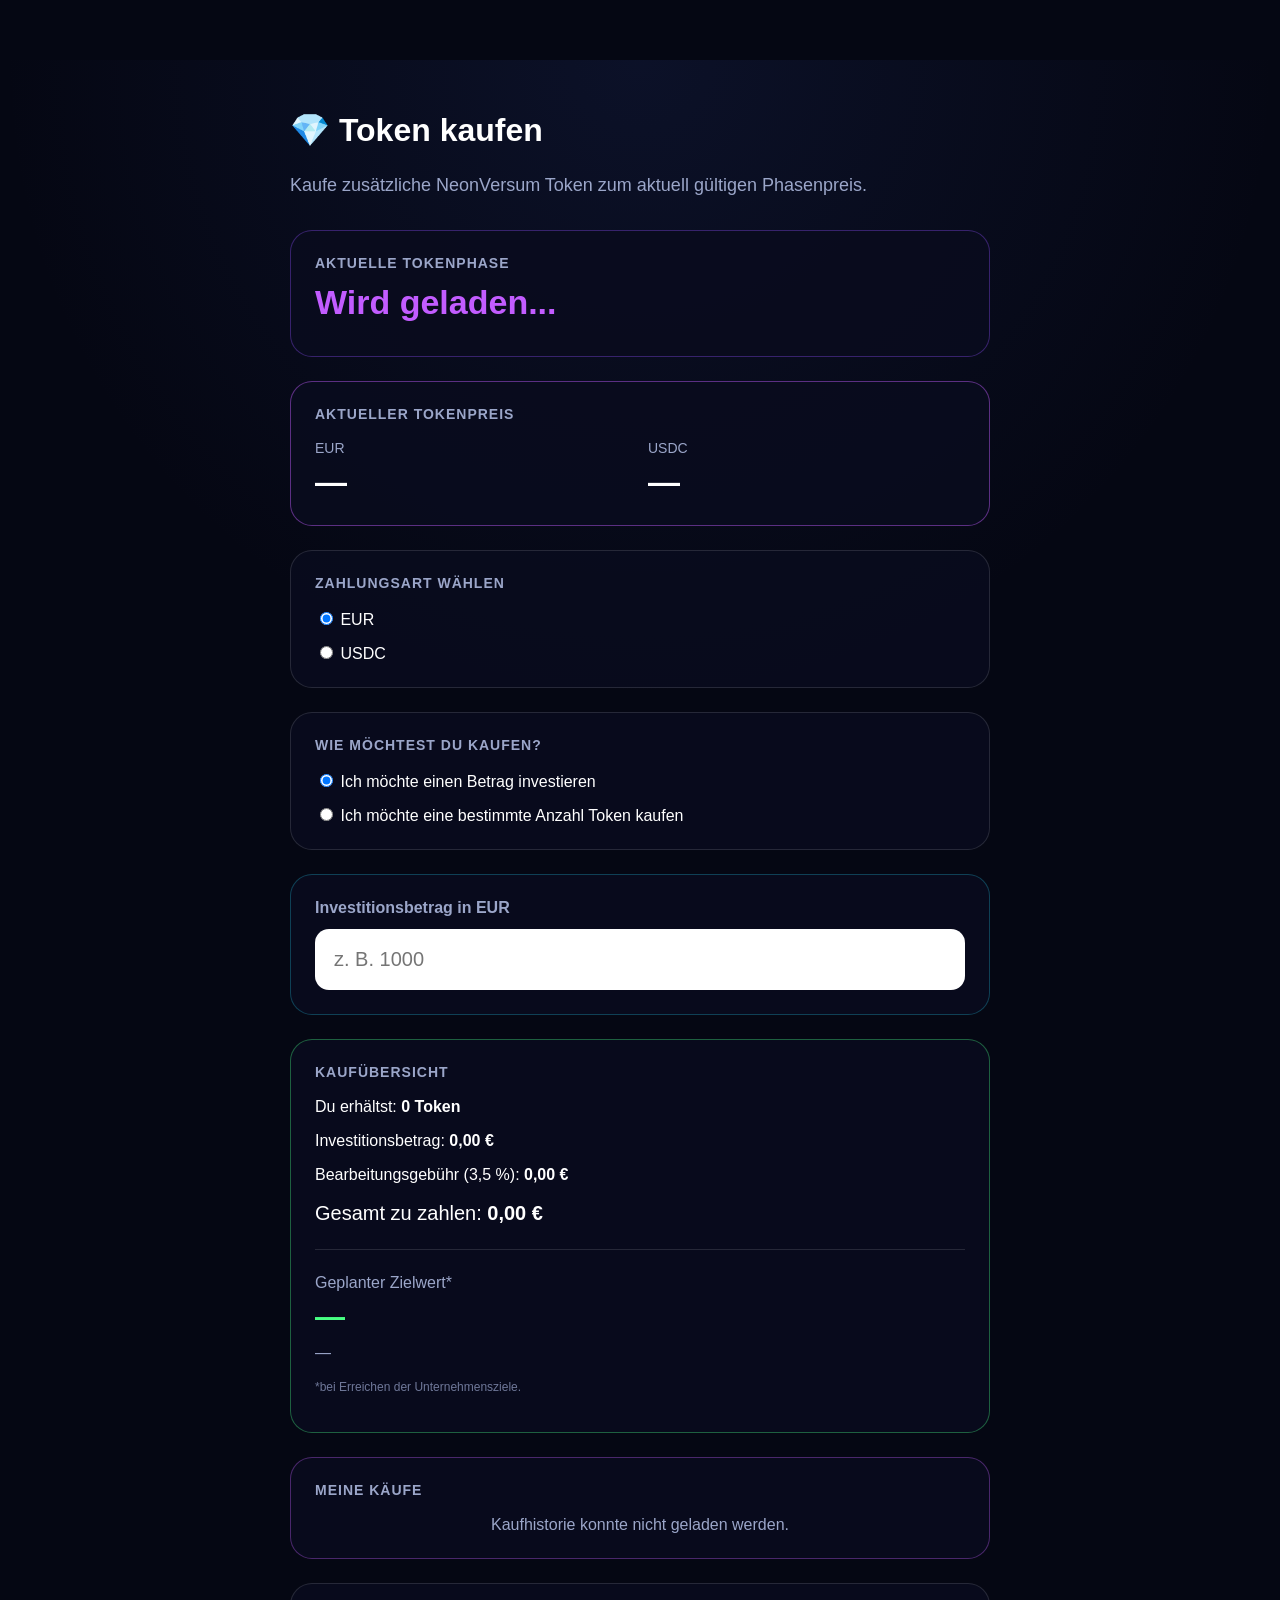
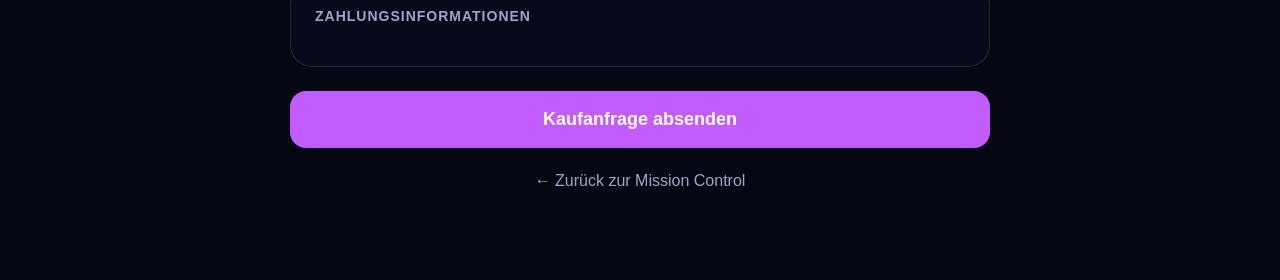
==== pages/buy-tokens.html @ d151ccca "Update buy-tokens.html" ====
<!DOCTYPE html>
<html lang="de">

<head>
    <meta charset="UTF-8">

    <meta
        name="viewport"
        content="width=device-width, initial-scale=1.0"
    >

    <title>Token kaufen | NeonVersum</title>

    <link
        rel="stylesheet"
        href="../css/dashboard.css?v=112"
    >
</head>

<body>

<main
    style="
        max-width:760px;
        margin:60px auto;
        padding:30px;
        color:white;
        font-family:Arial,sans-serif;
    "
>

    <h1>
        💎 Token kaufen
    </h1>

    <p
        style="
            color:#9ba6c9;
            font-size:18px;
            line-height:1.6;
        "
    >
        Kaufe zusätzliche NeonVersum Token
        zum aktuell gültigen Phasenpreis.
    </p>


    <!-- TOKENPHASE -->

    <section
        style="
            margin-top:30px;
            padding:24px;
            border:1px solid rgba(143,77,255,.35);
            border-radius:22px;
            background:rgba(10,12,30,.88);
        "
    >

        <span
            style="
                display:block;
                color:#9ba6c9;
                font-size:14px;
                font-weight:700;
                text-transform:uppercase;
                letter-spacing:1px;
            "
        >
            Aktuelle Tokenphase
        </span>

        <h2
            id="current-phase-name"
            style="
                margin:12px 0 0;
                color:#c25cff;
                font-size:34px;
            "
        >
            Wird geladen...
        </h2>

        <p
            id="phase-description"
            style="
                margin:10px 0 0;
                color:#9ba6c9;
                line-height:1.5;
            "
        ></p>

    </section>


    <!-- PREISE -->

    <section
        style="
            margin-top:24px;
            padding:24px;
            border:1px solid rgba(194,92,255,.45);
            border-radius:22px;
            background:rgba(10,12,30,.88);
        "
    >

        <span
            style="
                display:block;
                color:#9ba6c9;
                font-size:14px;
                font-weight:700;
                text-transform:uppercase;
                letter-spacing:1px;
                margin-bottom:18px;
            "
        >
            Aktueller Tokenpreis
        </span>

        <div
            style="
                display:grid;
                grid-template-columns:repeat(2,minmax(0,1fr));
                gap:16px;
            "
        >

            <div>
                <span
                    style="
                        display:block;
                        color:#9ba6c9;
                        font-size:14px;
                    "
                >
                    EUR
                </span>

                <strong
                    id="current-token-price-eur"
                    style="
                        display:block;
                        margin-top:8px;
                        font-size:32px;
                    "
                >
                    —
                </strong>
            </div>

            <div>
                <span
                    style="
                        display:block;
                        color:#9ba6c9;
                        font-size:14px;
                    "
                >
                    USDC
                </span>

                <strong
                    id="current-token-price-usdc"
                    style="
                        display:block;
                        margin-top:8px;
                        font-size:32px;
                    "
                >
                    —
                </strong>
            </div>

        </div>

    </section>


    <!-- ZAHLUNGSART -->

    <section
        style="
            margin-top:24px;
            padding:24px;
            border:1px solid rgba(255,255,255,.12);
            border-radius:22px;
            background:rgba(10,12,30,.88);
        "
    >

        <span
            style="
                display:block;
                color:#9ba6c9;
                font-size:14px;
                font-weight:700;
                text-transform:uppercase;
                letter-spacing:1px;
                margin-bottom:18px;
            "
        >
            Zahlungsart wählen
        </span>

        <label
            style="
                display:block;
                margin-bottom:14px;
                cursor:pointer;
            "
        >
            <input
                type="radio"
                name="payment-method"
                value="EUR"
                checked
            >
            EUR
        </label>

        <label
            style="
                display:block;
                cursor:pointer;
            "
        >
            <input
                type="radio"
                name="payment-method"
                value="USDC"
            >
            USDC
        </label>

    </section>


    <!-- KAUFMODUS -->

    <section
        style="
            margin-top:24px;
            padding:24px;
            border:1px solid rgba(255,255,255,.12);
            border-radius:22px;
            background:rgba(10,12,30,.88);
        "
    >

        <span
            style="
                display:block;
                color:#9ba6c9;
                font-size:14px;
                font-weight:700;
                text-transform:uppercase;
                letter-spacing:1px;
                margin-bottom:18px;
            "
        >
            Wie möchtest du kaufen?
        </span>

        <label
            style="
                display:block;
                margin-bottom:14px;
                cursor:pointer;
            "
        >
            <input
                type="radio"
                name="buy-mode"
                value="amount"
                checked
            >
            Ich möchte einen Betrag investieren
        </label>

        <label
            style="
                display:block;
                cursor:pointer;
            "
        >
            <input
                type="radio"
                name="buy-mode"
                value="tokens"
            >
            Ich möchte eine bestimmte Anzahl Token kaufen
        </label>

    </section>


    <!-- EINGABE -->

    <section
        style="
            margin-top:24px;
            padding:24px;
            border:1px solid rgba(37,221,255,.25);
            border-radius:22px;
            background:rgba(10,12,30,.88);
        "
    >

        <label
            id="purchase-input-label"
            for="purchase-input"
            style="
                display:block;
                color:#9ba6c9;
                margin-bottom:12px;
                font-weight:700;
            "
        >
            Investitionsbetrag in EUR
        </label>

        <input
            id="purchase-input"
            type="number"
            min="0"
            step="0.01"
            placeholder="z. B. 1000"
            style="
                width:100%;
                padding:18px;
                border-radius:14px;
                border:1px solid rgba(255,255,255,.15);
                background:#ffffff;
                color:#050713;
                font-size:20px;
            "
        >

    </section>


    <!-- BERECHNUNG -->

    <section
        style="
            margin-top:24px;
            padding:24px;
            border:1px solid rgba(72,255,131,.35);
            border-radius:22px;
            background:rgba(10,12,30,.88);
        "
    >

        <span
            style="
                display:block;
                color:#9ba6c9;
                font-size:14px;
                font-weight:700;
                text-transform:uppercase;
                letter-spacing:1px;
                margin-bottom:18px;
            "
        >
            Kaufübersicht
        </span>

        <p>
            Du erhältst:
            <strong id="summary-tokens">0 Token</strong>
        </p>

        <p>
            Investitionsbetrag:
            <strong id="summary-investment">0,00 €</strong>
        </p>

        <p>
            Bearbeitungsgebühr (3,5 %):
            <strong id="summary-fee">0,00 €</strong>
        </p>

        <p
    style="
        margin-top:18px;
        font-size:20px;
    "
>
    Gesamt zu zahlen:
    <strong id="summary-total">0,00 €</strong>
</p>

<hr
    style="
        margin:24px 0;
        border:0;
        border-top:1px solid rgba(255,255,255,.12);
    "
>

<p
    style="
        color:#9ba6c9;
        margin-bottom:8px;
    "
>
    Geplanter Zielwert*
</p>

<strong
    id="summary-target-value"
    style="
        display:block;
        color:#48ff83;
        font-size:30px;
    "
>
    —
</strong>

<p
    id="summary-target-meta"
    style="
        margin-top:10px;
        color:#9ba6c9;
    "
>
    —
</p>

<p
    style="
        margin-top:12px;
        color:#6f7899;
        font-size:12px;
        line-height:1.5;
    "
>
    *bei Erreichen der Unternehmensziele.
</p>

    </section>

        <!-- KAUFHISTORIE -->

    <section
        style="
            margin-top:24px;
            padding:24px;
            border:1px solid rgba(194,92,255,.35);
            border-radius:22px;
            background:rgba(10,12,30,.88);
        "
    >

        <span
            style="
                display:block;
                color:#9ba6c9;
                font-size:14px;
                font-weight:700;
                text-transform:uppercase;
                letter-spacing:1px;
                margin-bottom:18px;
            "
        >
            Meine Käufe
        </span>

        <div
            id="purchase-history-list"
            style="
                display:grid;
                gap:16px;
            "
        >
            <div
                style="
                    padding:18px;
                    border:1px solid rgba(255,255,255,.10);
                    border-radius:18px;
                    color:#9ba6c9;
                    text-align:center;
                "
            >
                Kaufhistorie wird geladen...
            </div>
        </div>

    </section>

    <!-- ZAHLUNGSINFORMATIONEN -->

    <section
        id="payment-info"
        style="
            margin-top:24px;
            padding:24px;
            border:1px solid rgba(255,255,255,.12);
            border-radius:22px;
            background:rgba(10,12,30,.88);
        "
    >

        <span
            style="
                display:block;
                color:#9ba6c9;
                font-size:14px;
                font-weight:700;
                text-transform:uppercase;
                letter-spacing:1px;
                margin-bottom:18px;
            "
        >
            Zahlungsinformationen
        </span>

        <div id="payment-info-content"></div>

    </section>

<section
    id="purchase-success"
    hidden
    style="
        margin-top:24px;
        padding:24px;
        border:1px solid rgba(72,255,131,.35);
        border-radius:22px;
        background:rgba(10,12,30,.88);
    "
>

    <span
        style="
            display:block;
            color:#48ff83;
            font-size:14px;
            font-weight:700;
            text-transform:uppercase;
            letter-spacing:1px;
        "
    >
        Kaufanfrage erfolgreich
    </span>

    <h2
        style="
            margin:14px 0 8px;
            color:white;
        "
    >
        Deine Kaufanfrage wurde gespeichert.
    </h2>

    <p
        style="
            color:#9ba6c9;
            line-height:1.6;
        "
    >
        Der Status deiner Anfrage lautet:
        <strong
    id="purchase-success-status"
    style="color:white;"
>
    Zahlung ausstehend
</strong>
    </p>

    <div
        id="purchase-success-summary"
        style="
            margin-top:18px;
        "
    ></div>

<button
    id="cancel-purchase"
    type="button"
    style="
        width:100%;
        margin-top:24px;
        padding:16px 20px;
        border:1px solid rgba(255,90,90,.55);
        border-radius:14px;
        background:rgba(255,90,90,.08);
        color:#ff7676;
        font-weight:800;
        cursor:pointer;
    "
>
    Anfrage stornieren
</button>
    
<a
    href="mission-control.html"
    style="
        display:block;
        margin-top:24px;
        padding:16px 20px;
        border-radius:14px;
        background:#48ff83;
        color:#050714;
        font-weight:800;
        text-align:center;
        text-decoration:none;
    "
>
    Zur Mission Control
</a>
    
</section>
    
    <!-- BUTTON -->

    <button
        id="submit-purchase"
        type="button"
        style="
            width:100%;
            margin-top:24px;
            padding:18px;
            border:none;
            border-radius:16px;
            background:#c25cff;
            color:white;
            font-size:18px;
            font-weight:800;
            cursor:pointer;
        "
    >
        Kaufanfrage absenden
    </button>


    <a
        href="mission-control.html"
        style="
            display:block;
            margin-top:24px;
            color:#9ba6c9;
            text-align:center;
            text-decoration:none;
        "
    >
        ← Zurück zur Mission Control
    </a>

</main>


<script>

const PROCESSING_FEE_RATE = 0.035;

const PURCHASE_HISTORY_API_URL =
    "https://neonversum-api.m-fehringer.workers.dev/purchase-history";

const FRIENDS_PHASE_API_URL =
    "https://neonversum-api.m-fehringer.workers.dev/friends-phase";

const friendsCode =
    new URLSearchParams(
        window.location.search
    ).get("friends")?.trim() || "";

let tokenPhase = null;

const paymentInfoContent =
    document.getElementById("payment-info-content");

const purchaseInput =
    document.getElementById("purchase-input");

const purchaseInputLabel =
    document.getElementById("purchase-input-label");


async function loadTokenPhase() {

    let response;

    if (friendsCode) {

        const email =
            sessionStorage.getItem("nvUserEmail") ||
            localStorage.getItem("nvUserEmail") ||
            sessionStorage.getItem("nvRegisteredEmail") ||
            localStorage.getItem("nvRegisteredEmail") ||
            "";

        response = await fetch(
            FRIENDS_PHASE_API_URL,
            {
                method: "POST",
                headers: {
                    "Content-Type":
                        "application/json"
                },
                body: JSON.stringify({
                    friendsCode,
                    email
                })
            }
        );

    } else {

        response = await fetch(
            "https://neonversum-api.m-fehringer.workers.dev/token-phase"
        );

    }

    const result =
        await response.json();

    if (
        !response.ok ||
        !result.success ||
        !result.phase
    ) {

        document.getElementById(
            "current-phase-name"
        ).textContent =
            friendsCode
                ? "Friendslink ungültig"
                : "Tokenphase nicht verfügbar";

        alert(
            result.message ||
            "Tokenphase konnte nicht geladen werden."
        );

        return;
    }

    tokenPhase = result.phase;

    document.getElementById(
        "current-phase-name"
    ).textContent =
        tokenPhase.x_studio_phasenname;

    document.getElementById(
        "current-token-price-eur"
    ).textContent =
        formatEUR(
            tokenPhase.x_studio_preis_eur
        );

    document.getElementById(
        "current-token-price-usdc"
    ).textContent =
        formatUSDC(
            tokenPhase.x_studio_preis_usdc
        );

    document.getElementById(
        "phase-description"
    ).textContent =
        tokenPhase.x_studio_beschreibung || "";

    updatePaymentInfo();
    calculatePurchase();
}

function getPaymentMethod() {

    return document.querySelector(
        'input[name="payment-method"]:checked'
    ).value;

}


function getBuyMode() {

    return document.querySelector(
        'input[name="buy-mode"]:checked'
    ).value;

}


function getCurrentPrice() {

    if (!tokenPhase) return 0;

    return getPaymentMethod() === "EUR"
        ? Number(tokenPhase.x_studio_preis_eur)
        : Number(tokenPhase.x_studio_preis_usdc);

}


function formatEUR(value) {

    return Number(value || 0)
        .toLocaleString(
            "de-AT",
            {
                minimumFractionDigits:2,
                maximumFractionDigits:2
            }
        ) + " €";

}


function formatUSDC(value) {

    return Number(value || 0)
        .toLocaleString(
            "en-US",
            {
                minimumFractionDigits:2,
                maximumFractionDigits:2
            }
        ) + " USDC";

}


function formatTokens(value) {

    return Number(value || 0)
        .toLocaleString(
            "de-AT",
            {
                minimumFractionDigits:0,
                maximumFractionDigits:2
            }
        ) + " Token";

}

async function loadPurchaseHistory() {

    const historyList =
        document.getElementById(
            "purchase-history-list"
        );

    if (!historyList) {
        return;
    }

    const email =
        sessionStorage.getItem("nvUserEmail") ||
        localStorage.getItem("nvUserEmail") ||
        sessionStorage.getItem("nvRegisteredEmail") ||
        localStorage.getItem("nvRegisteredEmail") ||
        "";

    const investorId =
        sessionStorage.getItem("nvInvestorId") ||
        localStorage.getItem("nvInvestorId") ||
        "";

    if (!email || !investorId) {
        historyList.innerHTML =
            "<div style='color:#9ba6c9;text-align:center;'>Kaufhistorie konnte nicht geladen werden.</div>";
        return;
    }

    try {

        const response =
            await fetch(
                PURCHASE_HISTORY_API_URL,
                {
                    method: "POST",
                    headers: {
                        "Content-Type":
                            "application/json"
                    },
                    body: JSON.stringify({
                        email,
                        investorId
                    })
                }
            );

        const result =
            await response.json();

        if (
            !response.ok ||
            !result.success
        ) {
            throw new Error(
                result.message ||
                "Kaufhistorie konnte nicht geladen werden."
            );
        }

        const hiddenPurchaseIds =
    JSON.parse(
        localStorage.getItem(
            "nvHiddenPurchaseIds"
        ) || "[]"
    );

const purchases =
    (
        Array.isArray(result.purchases)
            ? result.purchases
            : []
    ).filter(
        (purchase) =>
            !hiddenPurchaseIds.includes(
                String(purchase.id)
            )
    );

if (purchases.length === 0) {

            historyList.innerHTML =
                "<div style='padding:18px;border:1px solid rgba(255,255,255,.10);border-radius:18px;color:#9ba6c9;text-align:center;'>Noch keine Kaufanfragen vorhanden.</div>";

            return;
        }

        historyList.innerHTML =
            purchases
                .map((purchase) => {

                    const paymentMethod =
                        purchase.x_studio_zahlungsart ||
                        "EUR";

                    const investment =
                        paymentMethod === "USDC"
                            ? formatUSDC(
                                purchase.x_studio_investitionsbetrag
                              )
                            : formatEUR(
                                purchase.x_studio_investitionsbetrag
                              );

                    const total =
                        paymentMethod === "USDC"
                            ? formatUSDC(
                                purchase.x_studio_gesamtbetrag
                              )
                            : formatEUR(
                                purchase.x_studio_gesamtbetrag
                              );

                    const tokens =
                        formatTokens(
                            purchase.x_studio_tokenanzahl
                        );

                    const rawDate =
                        String(
                            purchase.x_studio_kaufdatum ||
                            ""
                        );

                    let formattedDate =
                        rawDate || "—";

                    if (rawDate) {

                        const parts =
                            rawDate.split(" ");

                        const dateParts =
                            parts[0]?.split("-");

                        if (
                            dateParts &&
                            dateParts.length === 3
                        ) {
                            formattedDate =
                                `${dateParts[2]}.${dateParts[1]}.${dateParts[0]}`;

                            if (parts[1]) {
                                formattedDate +=
                                    ` · ${parts[1].slice(0, 5)} Uhr`;
                            }
                        }
                    }

                    const status =
                        purchase.x_studio_status ||
                        "—";

                    const statusColor =
                        status === "Storniert"
                            ? "#ff7676"
                            : status === "Zahlung ausstehend"
                                ? "#ffd34d"
                                : "#48ff83";

                    return `
                        <div
                            data-purchase-id="${purchase.id}"
                            style="
                                padding:20px;
                                border:1px solid rgba(255,255,255,.12);
                                border-radius:18px;
                                background:rgba(5,7,20,.55);
                            "
                        >
                            <div
                                style="
                                    display:flex;
                                    justify-content:space-between;
                                    gap:16px;
                                    align-items:flex-start;
                                "
                            >
                                <div>
                                    <strong
                                        style="
                                            display:block;
                                            color:white;
                                            font-size:18px;
                                        "
                                    >
                                        ${purchase.x_studio_phase || "Tokenkauf"}
                                    </strong>

                                    <span
                                        style="
                                            display:block;
                                            margin-top:6px;
                                            color:#9ba6c9;
                                            font-size:14px;
                                        "
                                    >
                                        ${formattedDate}
                                    </span>
                                </div>

                                <strong
                                    style="
                                        color:${statusColor};
                                        font-size:14px;
                                        text-align:right;
                                    "
                                >
                                    ${status}
                                </strong>
                            </div>

                            <div
                                style="
                                    display:grid;
                                    grid-template-columns:repeat(2,minmax(0,1fr));
                                    gap:12px;
                                    margin-top:18px;
                                "
                            >
                                <div>
                                    <span style="color:#9ba6c9;font-size:13px;">
                                        Token
                                    </span>

                                    <strong
                                        style="
                                            display:block;
                                            margin-top:4px;
                                            color:white;
                                        "
                                    >
                                        ${tokens}
                                    </strong>
                                </div>

                                <div>
                                    <span style="color:#9ba6c9;font-size:13px;">
                                        Zahlungsart
                                    </span>

                                    <strong
                                        style="
                                            display:block;
                                            margin-top:4px;
                                            color:white;
                                        "
                                    >
                                        ${paymentMethod}
                                    </strong>
                                </div>

                                <div>
                                    <span style="color:#9ba6c9;font-size:13px;">
                                        Investition
                                    </span>

                                    <strong
                                        style="
                                            display:block;
                                            margin-top:4px;
                                            color:white;
                                        "
                                    >
                                        ${investment}
                                    </strong>
                                </div>

                                <div>
                                    <span style="color:#9ba6c9;font-size:13px;">
                                        Gesamtbetrag
                                    </span>

                                    <strong
                                        style="
                                            display:block;
                                            margin-top:4px;
                                            color:white;
                                        "
                                    >
                                        ${total}
                                    </strong>
                                                                </div>
                            </div>

                            ${
    status === "Zahlung ausstehend"
        ? `
            <button
                type="button"
                class="cancel-history-purchase"
                data-purchase-id="${purchase.id}"
                style="
                    width:100%;
                    margin-top:20px;
                    padding:14px 18px;
                    border:1px solid rgba(255,90,90,.55);
                    border-radius:14px;
                    background:rgba(255,90,90,.08);
                    color:#ff7676;
                    font-weight:800;
                    cursor:pointer;
                "
            >
                Anfrage stornieren
            </button>
        `
        : status === "Storniert"
            ? `
                <button
                    type="button"
                    class="hide-history-purchase"
                    data-purchase-id="${purchase.id}"
                    style="
                        width:100%;
                        margin-top:20px;
                        padding:14px 18px;
                        border:1px solid rgba(255,255,255,.15);
                        border-radius:14px;
                        background:rgba(255,255,255,.04);
                        color:#9ba6c9;
                        font-weight:800;
                        cursor:pointer;
                    "
                >
                    Aus Übersicht entfernen
                </button>
            `
            : ""
}

                        </div>
                    `;
                })
                .join("");

        historyList
    .querySelectorAll(
        ".cancel-history-purchase"
    )
    .forEach((button) => {

        button.addEventListener(
            "click",
            async () => {

                const confirmed =
                    confirm(
                        "Möchtest du diese Kaufanfrage wirklich stornieren?"
                    );

                if (!confirmed) {
                    return;
                }

                const purchaseId =
                    Number(
                        button.dataset.purchaseId || 0
                    );

                if (!purchaseId) {
                    alert(
                        "Die Kaufanfrage konnte nicht eindeutig gefunden werden."
                    );
                    return;
                }

                button.disabled = true;
                button.textContent =
                    "Wird storniert...";

                try {

                    const response =
                        await fetch(
                            "https://neonversum-api.m-fehringer.workers.dev/cancel-purchase",
                            {
                                method: "POST",
                                headers: {
                                    "Content-Type":
                                        "application/json"
                                },
                                body: JSON.stringify({
                                    purchaseId,
                                    email,
                                    investorId
                                })
                            }
                        );

                    const result =
                        await response.json();

                    if (
                        !response.ok ||
                        !result.success
                    ) {
                        throw new Error(
                            result.message ||
                            "Die Kaufanfrage konnte nicht storniert werden."
                        );
                    }

                    await loadPurchaseHistory();

                } catch (error) {

                    alert(
                        error.message ||
                        "Beim Stornieren ist ein Fehler aufgetreten."
                    );

                    button.disabled = false;
                    button.textContent =
                        "Anfrage stornieren";
                }
            }
        );
    });

    historyList
    .querySelectorAll(
        ".hide-history-purchase"
    )
    .forEach((button) => {

        button.addEventListener(
            "click",
            async () => {

                const confirmed =
                    confirm(
                        "Möchtest du diese stornierte Kaufanfrage aus deiner Übersicht entfernen?"
                    );

                if (!confirmed) {
                    return;
                }

                const purchaseId =
                    String(
                        button.dataset.purchaseId || ""
                    );

                if (!purchaseId) {
                    return;
                }

                const hiddenPurchaseIds =
                    JSON.parse(
                        localStorage.getItem(
                            "nvHiddenPurchaseIds"
                        ) || "[]"
                    );

                if (
                    !hiddenPurchaseIds.includes(
                        purchaseId
                    )
                ) {
                    hiddenPurchaseIds.push(
                        purchaseId
                    );
                }

                localStorage.setItem(
                    "nvHiddenPurchaseIds",
                    JSON.stringify(
                        hiddenPurchaseIds
                    )
                );

                await loadPurchaseHistory();
            }
        );
    });

    } catch (error) {

        console.error(
            "Kaufhistorie-Fehler:",
            error
        );

        historyList.innerHTML =
            "<div style='padding:18px;border:1px solid rgba(255,118,118,.25);border-radius:18px;color:#ff7676;text-align:center;'>Kaufhistorie konnte nicht geladen werden.</div>";
    }
}
    
function updateInputLabel() {

    const paymentMethod =
        getPaymentMethod();

    const buyMode =
        getBuyMode();

    if (buyMode === "tokens") {

        purchaseInputLabel.textContent =
            "Gewünschte Tokenanzahl";

        purchaseInput.placeholder =
            "z. B. 1000";

        return;
    }

    purchaseInputLabel.textContent =
        paymentMethod === "EUR"
            ? "Investitionsbetrag in EUR"
            : "Investitionsbetrag in USDC";

    purchaseInput.placeholder =
        paymentMethod === "EUR"
            ? "z. B. 1000"
            : "z. B. 1000 USDC";

}


function calculatePurchase() {

    if (!tokenPhase) return;

    const inputValue =
        Number(purchaseInput.value || 0);

    const paymentMethod =
        getPaymentMethod();

    const buyMode =
        getBuyMode();

    const tokenPrice =
        getCurrentPrice();

    let tokenAmount = 0;
    let investmentAmount = 0;

    if (buyMode === "amount") {

        investmentAmount =
            inputValue;

        tokenAmount =
            tokenPrice > 0
                ? investmentAmount / tokenPrice
                : 0;

    } else {

        tokenAmount =
            inputValue;

        investmentAmount =
            tokenAmount * tokenPrice;

    }

    const processingFee =
        investmentAmount * PROCESSING_FEE_RATE;

    const totalAmount =
        investmentAmount + processingFee;

    const targetFactor =
        Number(
            tokenPhase.x_studio_ziel_faktor || 0
        );

    const targetValue =
        investmentAmount * targetFactor;

    document.getElementById(
        "summary-tokens"
    ).textContent =
        formatTokens(tokenAmount);

    document.getElementById(
        "summary-investment"
    ).textContent =
        paymentMethod === "EUR"
            ? formatEUR(investmentAmount)
            : formatUSDC(investmentAmount);

    document.getElementById(
        "summary-fee"
    ).textContent =
        paymentMethod === "EUR"
            ? formatEUR(processingFee)
            : formatUSDC(processingFee);

    document.getElementById(
        "summary-total"
    ).textContent =
        paymentMethod === "EUR"
            ? formatEUR(totalAmount)
            : formatUSDC(totalAmount);

    document.getElementById(
        "summary-target-value"
    ).textContent =
        paymentMethod === "EUR"
            ? formatEUR(targetValue)
            : formatUSDC(targetValue);

    document.getElementById(
        "summary-target-meta"
    ).textContent =
        targetFactor > 0
            ? `${targetFactor}x bis ${tokenPhase.x_studio_zielzeitpunkt || "Zielzeitpunkt offen"}`
            : "Kein Ziel-Faktor hinterlegt";

}

    

function updatePaymentInfo() {

    const paymentMethod =
        getPaymentMethod();

    if (paymentMethod === "EUR") {

        paymentInfoContent.innerHTML = `
            <p><strong>Bank 99</strong><br>
            AT37 1912 0502 0113 3611</p>

            <p><strong>Revolut</strong><br>
            LT60 3250 0763 3855 6087</p>

            <p><strong>N26</strong><br>
            DE43 1001 1001 2993 9299 39</p>
        `;

        return;
    }

    paymentInfoContent.innerHTML = `
        <p>
            <strong>Ethereum (ERC20)</strong>
        </p>

        <p>
            <strong>BNB Chain (BEP20)</strong>
        </p>

        <p
            style="
                word-break:break-all;
            "
        >
            Walletadresse:<br>
            <strong>
                0xE5a778C33949Fd436FBB1930470E0c59eBA44E99
            </strong>
        </p>
    `;

}


document.querySelectorAll(
    'input[name="payment-method"]'
).forEach((element) => {

    element.addEventListener(
        "change",
        () => {

            updateInputLabel();
            updatePaymentInfo();
            calculatePurchase();

        }
    );

});


document.querySelectorAll(
    'input[name="buy-mode"]'
).forEach((element) => {

    element.addEventListener(
        "change",
        () => {

            updateInputLabel();
            calculatePurchase();

        }
    );

});


purchaseInput.addEventListener(
    "input",
    calculatePurchase
);


document.getElementById(
    "submit-purchase"
).addEventListener(
    "click",
    async () => {

        if (!tokenPhase) {
            alert("Tokenphase konnte nicht geladen werden.");
            return;
        }

        const inputValue =
            Number(purchaseInput.value || 0);

        if (inputValue <= 0) {
            alert("Bitte gib einen gültigen Betrag oder eine Tokenanzahl ein.");
            return;
        }

        const paymentMethod =
            getPaymentMethod();

        const buyMode =
            getBuyMode();

        const tokenPrice =
            getCurrentPrice();

        let tokenAmount = 0;
        let investmentAmount = 0;

        if (buyMode === "amount") {

            investmentAmount =
                inputValue;

            tokenAmount =
                investmentAmount / tokenPrice;

        } else {

            tokenAmount =
                inputValue;

            investmentAmount =
                tokenAmount * tokenPrice;

        }

        const processingFee =
            investmentAmount * PROCESSING_FEE_RATE;

        const totalAmount =
            investmentAmount + processingFee;

        const email =
            sessionStorage.getItem("nvUserEmail") ||
            localStorage.getItem("nvUserEmail") ||
            "";

        const investorId =
            sessionStorage.getItem("nvInvestorId") ||
            localStorage.getItem("nvInvestorId") ||
            "";

        const response = await fetch(
            "https://neonversum-api.m-fehringer.workers.dev/purchase",
            {
                method: "POST",
                headers: {
                    "Content-Type": "application/json"
                },
                body: JSON.stringify({
    email,
    investorId,
    friendsCode,
    phase:
        tokenPhase.x_studio_phasenname,
                    paymentMethod,
                    investmentAmount,
                    processingFee,
                    totalAmount,
                    tokenAmount,
tokenPrice,
targetFactor:
    Number(
        tokenPhase.x_studio_ziel_faktor || 0
    )
                })
            }
        );

        const result =
            await response.json();

        if (!result.success) {
            alert(
                result.message ||
                "Kaufanfrage konnte nicht gespeichert werden."
            );
            return;
        }

        const successSection =
    document.getElementById("purchase-success");

const successSummary =
    document.getElementById(
        "purchase-success-summary"
    );

successSummary.innerHTML = `
    <p>
        Phase:
        <strong>${tokenPhase.x_studio_phasenname}</strong>
    </p>

    <p>
        Token:
        <strong>${formatTokens(tokenAmount)}</strong>
    </p>

    <p>
        Investitionsbetrag:
        <strong>
            ${
                paymentMethod === "EUR"
                    ? formatEUR(investmentAmount)
                    : formatUSDC(investmentAmount)
            }
        </strong>
    </p>

    <p>
        Bearbeitungsgebühr:
        <strong>
            ${
                paymentMethod === "EUR"
                    ? formatEUR(processingFee)
                    : formatUSDC(processingFee)
            }
        </strong>
    </p>

    <p>
        Gesamtbetrag:
        <strong>
            ${
                paymentMethod === "EUR"
                    ? formatEUR(totalAmount)
                    : formatUSDC(totalAmount)
            }
        </strong>
    </p>
`;

successSection.hidden = false;

successSection.dataset.purchaseId =
    String(result.created?.[0] || "");

await loadPurchaseHistory();
        
document.getElementById(
    "submit-purchase"
).style.display = "none";

successSection.scrollIntoView({
    behavior: "smooth",
    block: "start"
});

    }
);

document.getElementById(
    "cancel-purchase"
).addEventListener(
    "click",
    async () => {

        const confirmed =
            confirm(
                "Möchtest du diese Kaufanfrage wirklich stornieren?"
            );

        if (!confirmed) {
            return;
        }

        const successSection =
            document.getElementById(
                "purchase-success"
            );

        const purchaseId =
            Number(
                successSection.dataset.purchaseId || 0
            );

        const email =
            sessionStorage.getItem("nvUserEmail") ||
            localStorage.getItem("nvUserEmail") ||
            "";

        const investorId =
            sessionStorage.getItem("nvInvestorId") ||
            localStorage.getItem("nvInvestorId") ||
            "";

        if (!purchaseId) {
            alert(
                "Die Kaufanfrage konnte nicht eindeutig gefunden werden."
            );
            return;
        }

        try {

            const response =
                await fetch(
                    "https://neonversum-api.m-fehringer.workers.dev/cancel-purchase",
                    {
                        method: "POST",
                        headers: {
                            "Content-Type":
                                "application/json"
                        },
                        body: JSON.stringify({
                            purchaseId,
                            email,
                            investorId
                        })
                    }
                );

            const result =
                await response.json();

            if (
                !response.ok ||
                !result.success
            ) {
                throw new Error(
                    result.message ||
                    "Die Kaufanfrage konnte nicht storniert werden."
                );
            }

            document.getElementById(
                "purchase-success-status"
            ).textContent =
                "Storniert";

            document.getElementById(
                "cancel-purchase"
            ).style.display =
                "none";

        } catch (error) {

            alert(
                error.message ||
                "Beim Stornieren ist ein Fehler aufgetreten."
            );

        }
    }
);
    
loadTokenPhase();
updateInputLabel();
loadPurchaseHistory();

</script>

</body>

</html>
---- css/dashboard.css ----
/* ==========================================
   NEONVERSUM MISSION DASHBOARD
   Clean rebuild
========================================== */


/* ==========================================
   RESET
========================================== */

* {
    box-sizing: border-box;
}

html {
    min-height: 100%;
    background: #050713;
}

body {
    min-height: 100%;
    margin: 0;
    overflow-x: hidden;

    font-family:
        Inter,
        -apple-system,
        BlinkMacSystemFont,
        "Segoe UI",
        Arial,
        sans-serif;

    background:
        radial-gradient(
            circle at 50% 0%,
            rgba(45, 67, 145, 0.17),
            transparent 34%
        ),
        #050713;

    color: #ffffff;
}


/* ==========================================
   DASHBOARD BACKGROUND
========================================== */

.dashboard {
    position: relative;
    min-height: 100vh;
    overflow: hidden;

    padding:
        max(34px, env(safe-area-inset-top))
        24px
        max(46px, env(safe-area-inset-bottom));

    background:
        linear-gradient(
            rgba(255, 255, 255, 0.018) 1px,
            transparent 1px
        ),
        linear-gradient(
            90deg,
            rgba(255, 255, 255, 0.018) 1px,
            transparent 1px
        );

    background-size: 72px 72px;
}

.dashboard::before {
    content: "";
    position: fixed;
    inset: 0;
    pointer-events: none;

    background:
        radial-gradient(
            circle at 22% 34%,
            rgba(37, 221, 255, 0.05),
            transparent 26%
        ),
        radial-gradient(
            circle at 77% 48%,
            rgba(194, 92, 255, 0.06),
            transparent 30%
        );
}


/* ==========================================
   HEADER
========================================== */

.dashboard-header {
    position: relative;
    z-index: 1;

    width: min(100%, 1050px);
    margin: 0 auto;
    text-align: center;
}

.dashboard-logo {
    display: block;

    width: min(330px, 72vw);
    height: auto;

    margin: 0 auto 34px;

    filter:
        drop-shadow(0 0 24px rgba(37, 221, 255, 0.26))
        drop-shadow(0 0 48px rgba(194, 92, 255, 0.22));

    animation: logoFloat 7s ease-in-out infinite;
}

.dashboard-header h1 {
    margin: 0;

    color: #c25cff;

    font-size: clamp(32px, 5vw, 54px);
    font-weight: 800;
    line-height: 1.04;
    letter-spacing: 3px;

    text-shadow:
        0 0 20px rgba(194, 92, 255, 0.22);
}

.dashboard-welcome {
    margin: 13px 0 0;

    color: #9ba6c9;

    font-size: clamp(16px, 2vw, 20px);
    line-height: 1.5;
}


/* ==========================================
   CONTENT
========================================== */

.dashboard-content {
    position: relative;
    z-index: 1;

    width: min(100%, 1050px);
    margin: 50px auto 0;

    display: grid;
    gap: 20px;
}


/* ==========================================
   SHARED CARDS
========================================== */

.card {
    position: relative;
    overflow: hidden;

    min-width: 0;

    padding: 28px;

    border-radius: 26px;

    background:
        linear-gradient(
            145deg,
            rgba(16, 19, 40, 0.96),
            rgba(6, 8, 22, 0.96)
        );

    backdrop-filter: blur(16px);
    -webkit-backdrop-filter: blur(16px);

    transition:
        transform 0.35s ease,
        box-shadow 0.35s ease,
        border-color 0.35s ease;
}

.card::before {
    content: "";
    position: absolute;
    inset: 0;
    pointer-events: none;

    background:
        linear-gradient(
            125deg,
            rgba(255, 255, 255, 0.055),
            transparent 35%
        );
}

.card:hover {

    transform:
        translateY(-8px)
        scale(1.015);

    box-shadow:
        0 25px 65px rgba(0,0,0,.45);

}

.card:active {
    transform: scale(0.985);
}

.card-eyebrow {
    display: block;

    font-size: 18px;
    font-weight: 800;
    letter-spacing: 1.7px;
    text-transform: uppercase;
}

.card-arrow {
    position: absolute;
    top: 24px;
    right: 27px;

    color: #c25cff;

    font-size: 46px;
    font-weight: 300;
    line-height: 1;
}


/* ==========================================
   PORTFOLIO HERO
========================================== */

.portfolio-card {
    min-height: 270px;

    display: flex;
    align-items: center;
    justify-content: space-between;

    padding: 38px 42px;

    border: 1px solid rgba(194, 92, 255, 0.95);

    box-shadow:
        0 18px 55px rgba(0, 0, 0, 0.38),
        0 0 24px rgba(194, 92, 255, 0.34),
        inset 0 0 34px rgba(194, 92, 255, 0.06);

   background:
    radial-gradient(circle at top right,
        rgba(194,92,255,.18),
        transparent 35%),
    linear-gradient(
        145deg,
        rgba(16,19,40,.96),
        rgba(6,8,22,.98)
    );

overflow: hidden;

 position: relative;
isolation: isolate;  
}

.portfolio-card::before {
    content: "";

    position: absolute;
    top: -20%;
    bottom: -20%;
    left: -25%;

    width: 90px;

    background: linear-gradient(
        90deg,
        rgba(255,255,255,0) 0%,
        rgba(255,255,255,.03) 20%,
        rgba(255,255,255,.18) 42%,
        rgba(255,255,255,.45) 50%,
        rgba(194,92,255,.35) 58%,
        rgba(255,255,255,.18) 70%,
        rgba(255,255,255,0) 100%
    );

    opacity: .75;

    transform: skewX(-25deg);
    animation: energySweep 15s linear infinite;

    pointer-events: none;
    z-index: 1;
}

.portfolio-card:hover {
    box-shadow:
        0 24px 70px rgba(0, 0, 0, 0.48),
        0 0 36px rgba(194, 92, 255, 0.48),
        inset 0 0 40px rgba(194, 92, 255, 0.08);
}

.portfolio-content {
    position: relative;
    z-index: 2;

    display: flex;
    flex-direction: column;
    align-items: flex-start;
}

.portfolio-card .card-eyebrow {
    color: #c25cff;
    font-size: 28px;
}

.portfolio-value {
    margin-top: 20px;

    color: #ffffff;

    font-size: clamp(58px, 8vw, 86px);
    font-weight: 800;
    line-height: 1;
    white-space: nowrap;

    text-shadow:
        0 0 22px rgba(255, 255, 255, 0.08);
}

.portfolio-label {
    margin-top: 15px;

    color: #9ba6c9;

    font-size: 22px;
}


/* ==========================================
   PORTFOLIO ORB
========================================== */

.portfolio-orb {
    position: relative;
    flex: 0 0 auto;

    width: 188px;
    height: 188px;

    margin-right: 45px;

    border: 2px solid rgba(194, 92, 255, 0.85);
    border-radius: 50%;

    background:
    radial-gradient(
        circle at 35% 30%,
        rgba(255,255,255,.16),
        transparent 18%
    ),
    radial-gradient(
        circle at 65% 70%,
        rgba(37,221,255,.12),
        transparent 30%
    ),
    radial-gradient(
        circle,
        rgba(194,92,255,.22),
        rgba(7,8,22,.88) 68%
    );

    box-shadow:
        0 0 30px rgba(194, 92, 255, 0.35),
        inset 0 0 28px rgba(194, 92, 255, 0.15);

    animation: orbPulse 4s ease-in-out infinite;
}

.orb-ring {
    position: absolute;
    border-radius: 50%;
    border: 1px solid rgba(194, 92, 255, 0.23);
}

.orb-ring-one {
    inset: 18px;
}

.orb-ring-two {
    inset: 38px;
}

.orb-wave {
    position: absolute;
    inset: 0;

    display: flex;
    align-items: center;
    justify-content: center;
    gap: 5px;
}

.orb-wave i {
    display: block;

    width: 3px;
    height: 35px;

    border-radius: 10px;
    background: #c25cff;

    box-shadow:
        0 0 10px #c25cff;

    animation: waveMove 1.55s ease-in-out infinite;
}

.orb-wave i:nth-child(1) {
    height: 18px;
}

.orb-wave i:nth-child(2) {
    height: 34px;
    animation-delay: 0.1s;
}

.orb-wave i:nth-child(3) {
    height: 55px;
    animation-delay: 0.2s;
}

.orb-wave i:nth-child(4) {
    height: 82px;
    animation-delay: 0.3s;
}

.orb-wave i:nth-child(5) {
    height: 50px;
    animation-delay: 0.4s;
}

.orb-wave i:nth-child(6) {
    height: 30px;
    animation-delay: 0.5s;
}

.orb-wave i:nth-child(7) {
    height: 16px;
    animation-delay: 0.6s;
}

.portfolio-orb::before {
    content: "";

    position: absolute;
    inset: 6px;
   
    z-index: 0;

    border-radius: 50%;

    background:
        radial-gradient(
            circle,
            rgba(194,92,255,.20) 0%,
            rgba(37,221,255,.10) 45%,
            transparent 75%
        );

    animation: orbCoreGlow 5s ease-in-out infinite;

    pointer-events: none;
}

/* ==========================================
   NEWS BAR
========================================== */
.news-card::before {
    content: "";

    position: absolute;
    inset: 0;

    background: linear-gradient(
        110deg,
        transparent 0%,
        rgba(255,255,255,.10) 46%,
        rgba(255,255,255,.30) 50%,
        rgba(255,255,255,.10) 54%,
        transparent 100%
    );

    transform: translateX(-120%);
    animation: newsSweep 12s linear infinite;

    pointer-events: none;
}

.news-card {
    min-height: 84px;

    padding: 15px 24px;

    display: flex;
    align-items: center;
    justify-content: space-between;
    gap: 20px;

    border: 1px solid #48ff83;
    border-radius: 24px;

    background:
        linear-gradient(
            100deg,
            #38f978,
            #55ff8e
        );

    color: #050713;

    box-shadow:
        0 0 25px rgba(72, 255, 131, 0.58),
        0 0 55px rgba(72, 255, 131, 0.23);

    cursor: pointer;

    transition:
        transform 0.3s ease,
        box-shadow 0.3s ease;

   position: relative;

overflow: hidden;
}

.news-card:hover {
    transform: translateY(-3px);

    box-shadow:
        0 0 35px rgba(72, 255, 131, 0.72),
        0 0 70px rgba(72, 255, 131, 0.3);
}

.news-card:active {
    transform: scale(0.985);
}

.news-left,
.news-right {
    display: flex;
    align-items: center;
}

.news-left {
    min-width: 0;
    gap: 15px;
}

.news-right {
    flex: 0 0 auto;
    gap: 18px;
}

.news-icon {
    width: 52px;
    height: 52px;
    flex: 0 0 52px;

    display: grid;
    place-items: center;

    border-radius: 50%;

    background: #050713;
    color: #48ff83;

    font-size: 28px;
    line-height: 1;

    box-shadow:
        0 0 16px rgba(5, 7, 19, 0.32);
}

.news-copy {
    min-width: 0;

    display: flex;
    flex-direction: column;
}

.news-title {
    font-size: 22px;
    font-weight: 900;
    letter-spacing: 1px;
    text-transform: uppercase;
}

.news-update {
    margin-top: 2px;

    color: rgba(5, 7, 19, 0.75);

    font-size: 14px;
    font-weight: 600;
}

.news-badge {
    padding: 10px 19px;

    border-radius: 999px;

    background: #050713;
    color: #48ff83;

    font-size: 16px;
    font-weight: 900;
    white-space: nowrap;

    box-shadow:
        0 0 16px rgba(5, 7, 19, 0.28);
}

.news-arrow {
    font-size: 42px;
    font-weight: 500;
    line-height: 1;
}


/* ==========================================
   TOKEN + HOLDER ROW
========================================== */

.dashboard-row {
    display: grid;
    grid-template-columns: repeat(2, minmax(0, 1fr));
    gap: 20px;
}

.dashboard-row .card {
    min-height: 245px;
    height: 245px;
}


/* ==========================================
   CARD ICONS
========================================== */

.card-icon {
    position: absolute;
    top: 24px;
    right: 24px;

    width: 52px;
    height: 52px;

    display: grid;
    place-items: center;

    border-radius: 50%;

    font-size: 25px;
    font-weight: 700;
}


/* ==========================================
   TOKEN CARD
========================================== */

.token-card {
    border: 1px solid #25ddff;

    box-shadow:
        0 16px 45px rgba(0, 0, 0, 0.34),
        0 0 24px rgba(37, 221, 255, 0.25);
}

.token-card:hover {
    box-shadow:
        0 22px 58px rgba(0, 0, 0, 0.44),
        0 0 34px rgba(37, 221, 255, 0.4);
}

.token-card .card-eyebrow {
    color: #25ddff;
}

.token-icon {
    border: 1px solid rgba(37, 221, 255, 0.7);

    background: rgba(37, 221, 255, 0.1);
    color: #25ddff;

    box-shadow:
        0 0 20px rgba(37, 221, 255, 0.22);
}

.small-card-value {
    display: block;

    margin-top: 24px;

    color: #ffffff;

    font-size: clamp(42px, 5vw, 60px);
    font-weight: 800;
    line-height: 1;
}

.positive-badge {
    display: inline-flex;

    margin-top: 18px;
    padding: 8px 14px;

    border-radius: 999px;

    background: rgba(72, 255, 131, 0.13);
    color: #48ff83;

    font-size: 15px;
    font-weight: 800;
}

.token-chart {
    position: absolute;
    right: 25px;
    bottom: 26px;
    left: 25px;

    height: 45px;

    display: flex;
    align-items: flex-end;
    gap: 7px;

    opacity: 0.44;
}

.token-chart span {
    flex: 1;

    border-radius: 6px 6px 2px 2px;

    background:
        linear-gradient(
            to top,
            rgba(37,221,255,.12),
            #25ddff
        );

    transform-origin: bottom;

   animation: tokenBars 3.5s ease-in-out infinite;
}

.token-chart span:nth-child(1) {
    height: 22%;
}

.token-chart span:nth-child(2) {
    height: 46%;
}

.token-chart span:nth-child(3) {
    height: 31%;
}

.token-chart span:nth-child(4) {
    height: 74%;
}

.token-chart span:nth-child(5) {
    height: 54%;
}

.token-chart span:nth-child(6) {
    height: 91%;
}


/* ==========================================
   HOLDER CARD
========================================== */

.holder-card {
    border: 1px solid #ffd34d;

    background:
        linear-gradient(
            145deg,
            rgba(42, 32, 8, 0.96),
            rgba(12, 10, 5, 0.98)
        );

    box-shadow:
        0 16px 45px rgba(0, 0, 0, 0.34),
        0 0 24px rgba(255, 211, 77, 0.24);
}

.holder-card:hover {
    box-shadow:
        0 22px 58px rgba(0, 0, 0, 0.44),
        0 0 36px rgba(255, 211, 77, 0.38);
}

.holder-card .card-eyebrow {
    color: #ffd34d;
}

.holder-icon {
    border: 1px solid rgba(255, 211, 77, 0.72);

    background: rgba(255, 211, 77, 0.09);
    color: #ffd34d;

    box-shadow:
        0 0 20px rgba(255, 211, 77, 0.23);
}

.holder-rank {
    display: block;

    max-width: 65%;
    margin-top: 24px;

    color: #ffffff;

    font-size: clamp(31px, 4vw, 47px);
    font-weight: 800;
    line-height: 1.07;
    text-transform: uppercase;
}

.holder-position {
    display: inline-flex;

    margin-top: 18px;
    padding: 8px 14px;

    border-radius: 999px;

    background: rgba(255, 211, 77, 0.14);
    color: #ffd34d;

    font-size: 15px;
    font-weight: 800;
}

.holder-emblem {
    position: absolute;
    right: 27px;
    bottom: 27px;

    width: 84px;
    height: 84px;

    display: grid;
    place-items: center;

    border: 1px solid rgba(255, 211, 77, 0.75);
    border-radius: 50%;

    background:
        radial-gradient(
            circle,
            rgba(255, 211, 77, 0.18),
            transparent 66%
        );

    box-shadow:
        0 0 24px rgba(255, 211, 77, 0.23),
        inset 0 0 18px rgba(255, 211, 77, 0.12);

    animation: emblemPulse 4.2s ease-in-out infinite;
}

.emblem-core {
    color: #ffd34d;

    font-size: 21px;
    font-weight: 900;
    letter-spacing: 1px;
}


/* ==========================================
   NEXT TOKEN PHASE
========================================== */

.phase-card {
    min-height: 145px;

    display: flex;
    align-items: center;
    justify-content: space-between;
    gap: 30px;

    border: 1px solid rgba(143, 77, 255, 0.9);

    box-shadow:
        0 16px 45px rgba(0, 0, 0, 0.34),
        0 0 24px rgba(143, 77, 255, 0.24);
}

.phase-card:hover {
    box-shadow:
        0 22px 58px rgba(0, 0, 0, 0.44),
        0 0 36px rgba(143, 77, 255, 0.38);
}

.phase-card .card-eyebrow {
    color: #9f6bff;
}

.phase-main {
    display: flex;
    flex-direction: column;
}

.phase-title {
    margin-top: 10px;

    color: #ffffff;

    font-size: 32px;
    font-weight: 800;
}

.phase-date {
    margin-top: 5px;

    color: #9ba6c9;

    font-size: 16px;
}

.phase-status {
    min-width: 180px;

    padding: 16px 22px;

    border: 1px solid rgba(143, 77, 255, 0.4);
    border-radius: 18px;

    background: rgba(143, 77, 255, 0.08);

    text-align: center;
}

.phase-status-label {
    display: block;

    color: #9ba6c9;

    font-size: 13px;
    font-weight: 700;
    letter-spacing: 1px;
    text-transform: uppercase;
}

.phase-countdown {
    display: block;

    margin-top: 4px;

    color: #ffffff;

    font-size: 24px;
    font-weight: 800;
}


/* ==========================================
   MISSION CONTROL LINK
========================================== */

.mission-control-link {
    width: fit-content;
    margin: 14px auto 0;

    display: inline-flex;
    align-items: center;
    gap: 10px;

    padding: 12px 18px;

    border: 1px solid rgba(154, 165, 199, 0.22);
    border-radius: 999px;

    color: #9ba6c9;
    text-decoration: none;

    font-size: 14px;
    font-weight: 700;

    transition:
        color 0.3s ease,
        border-color 0.3s ease,
        box-shadow 0.3s ease,
        transform 0.3s ease;
}

.mission-control-link:hover {
    color: #ffffff;
    border-color: rgba(194, 92, 255, 0.7);

    box-shadow:
        0 0 20px rgba(194, 92, 255, 0.18);

    transform: translateY(-2px);
}

.mission-control-icon {
    color: #c25cff;
}


/* ==========================================
   ANIMATIONS
========================================== */

@keyframes logoFloat {
    0%,
    100% {
        transform: translateY(0);
    }

    50% {
        transform: translateY(-7px);
    }
}

@keyframes orbPulse {
    0%,
    100% {
        transform: scale(1);

        box-shadow:
            0 0 30px rgba(194, 92, 255, 0.35),
            inset 0 0 28px rgba(194, 92, 255, 0.15);
    }

    50% {
        transform: scale(1.035);

        box-shadow:
            0 0 45px rgba(194, 92, 255, 0.52),
            inset 0 0 36px rgba(194, 92, 255, 0.22);
    }
}

@keyframes orbCoreGlow {

    0%,
    100% {
        transform: scale(.92);
        opacity: .45;
    }

    50% {
        transform: scale(1.08);
        opacity: .95;
    }

}

@keyframes waveMove {
    0%,
    100% {
        transform: scaleY(0.55);
        opacity: 0.62;
    }

    50% {
        transform: scaleY(1);
        opacity: 1;
    }
}

@keyframes emblemPulse {
    0%,
    100% {
        transform: rotate(0deg) scale(1);
    }

    50% {
        transform: rotate(4deg) scale(1.045);
    }
}


/* ==========================================
   TABLET
========================================== */

@media (max-width: 850px) {

    .dashboard {
        padding-right: 18px;
        padding-left: 18px;
    }

    .portfolio-card {
        min-height: 245px;
        padding: 32px;
    }

    .portfolio-orb {
        width: 155px;
        height: 155px;
        margin-right: 34px;
    }

    .dashboard-row .card {
        min-height: 230px;
    }

    .holder-rank {
        max-width: 70%;
    }

}


/* ==========================================
   SMARTPHONE
========================================== */

@media (max-width: 700px) {

    .dashboard {
        padding:
            max(22px, env(safe-area-inset-top))
            14px
            max(38px, env(safe-area-inset-bottom));

        background-size: 48px 48px;
    }

    .dashboard-logo {
        width: min(285px, 86vw);
        margin-bottom: 30px;
    }

    .dashboard-header h1 {
        max-width: 360px;
        margin: 0 auto;

        font-size: clamp(34px, 10vw, 48px);
        letter-spacing: 1.5px;
    }

    .dashboard-welcome {
        font-size: 17px;
    }

    .dashboard-content {
        margin-top: 40px;
        gap: 15px;
    }


    /* Portfolio */

    .portfolio-card {
        min-height: 245px;

        display: block;

        padding: 27px 24px;
    }

    .portfolio-card .card-eyebrow {
        font-size: 24px;
    }

    .portfolio-value {
        margin-top: 22px;

        font-size: clamp(46px, 14vw, 61px);
    }

    .portfolio-label {
        margin-top: 13px;
        font-size: 18px;
    }

    .portfolio-orb {
        position: absolute;
        right: 19px;
        bottom: 20px;

        width: 93px;
        height: 93px;

        margin: 0;
    }

    .orb-ring-one {
        inset: 10px;
    }

    .orb-ring-two {
        inset: 22px;
    }

    .orb-wave {
        gap: 3px;
    }

    .orb-wave i {
        width: 2px;
    }

    .orb-wave i:nth-child(1),
    .orb-wave i:nth-child(7) {
        height: 10px;
    }

    .orb-wave i:nth-child(2),
    .orb-wave i:nth-child(6) {
        height: 18px;
    }

    .orb-wave i:nth-child(3),
    .orb-wave i:nth-child(5) {
        height: 28px;
    }

    .orb-wave i:nth-child(4) {
        height: 42px;
    }

    .card-arrow {
        top: 21px;
        right: 22px;

        font-size: 36px;
    }


    /* News */

    .news-card {
        min-height: 68px;

        padding: 10px 13px;
        gap: 9px;

        border-radius: 20px;
    }

    .news-left {
        gap: 10px;
    }

    .news-right {
        gap: 8px;
    }

    .news-icon {
        width: 40px;
        height: 40px;
        flex-basis: 40px;

        font-size: 21px;
    }

    .news-title {
        font-size: 17px;
    }

    .news-update {
        display: none;
    }

    .news-badge {
        padding: 8px 11px;

        font-size: 13px;
    }

    .news-arrow {
        font-size: 31px;
    }


    /* Token + Holder */

    .dashboard-row {
        gap: 12px;
    }

    .dashboard-row .card {
        min-height: 205px;
        padding: 19px 16px;
        border-radius: 21px;
    }

    .dashboard-row .card-eyebrow {
        max-width: calc(100% - 42px);

        font-size: 14px;
        letter-spacing: 1px;
    }

    .card-icon {
        top: 15px;
        right: 14px;

        width: 36px;
        height: 36px;

        font-size: 18px;
    }

    .small-card-value {
        margin-top: 24px;

        font-size: clamp(32px, 9vw, 43px);
    }

    .positive-badge,
    .holder-position {
        margin-top: 14px;
        padding: 7px 10px;

        font-size: 12px;
    }

    .token-chart {
        right: 16px;
        bottom: 17px;
        left: 16px;

        height: 31px;
        gap: 4px;
    }

    .holder-rank {
        max-width: 100%;
        margin-top: 24px;

        font-size: clamp(22px, 6vw, 30px);
    }

    .holder-emblem {
        right: 14px;
        bottom: 15px;

        width: 54px;
        height: 54px;
    }

    .emblem-core {
        font-size: 14px;
    }


    /* Phase */

    .phase-card {
        min-height: 150px;

        padding: 22px;

        gap: 15px;
    }

    .phase-card .card-eyebrow {
        font-size: 15px;
    }

    .phase-title {
        font-size: 25px;
    }

    .phase-date {
        font-size: 14px;
    }

    .phase-status {
        min-width: 114px;

        padding: 13px 10px;
    }

    .phase-status-label {
        font-size: 10px;
    }

    .phase-countdown {
        font-size: 18px;
    }

}


/* ==========================================
   VERY SMALL SMARTPHONES
========================================== */

@media (max-width: 390px) {

    .dashboard-row {
        grid-template-columns: 1fr;
    }

    .dashboard-row .card {
        min-height: 190px;
    }

    .portfolio-value {
        font-size: 45px;
    }

    .phase-card {
        align-items: flex-start;
        flex-direction: column;
    }

    .phase-status {
        width: 100%;
    }

}


/* ==========================================
   REDUCED MOTION
========================================== */

@media (prefers-reduced-motion: reduce) {

    *,
    *::before,
    *::after {
        scroll-behavior: auto !important;

        animation-duration: 0.01ms !important;
        animation-iteration-count: 1 !important;

        transition-duration: 0.01ms !important;
    }

}
@keyframes energySweep {
    0% {
        left: -25%;
        opacity: 0;
    }

    3% {
        opacity: 0.8;
    }

    12% {
        opacity: 0.8;
    }

    18% {
        left: 115%;
        opacity: 0;
    }

    100% {
        left: 115%;
        opacity: 0;
    }
}
@keyframes newsSweep {

    0% {
        transform: translateX(-120%);
    }

    18% {
        transform: translateX(120%);
    }

    100% {
        transform: translateX(120%);
    }

}
@keyframes tokenBars {

    0%,
    100%{
        transform: scaleY(0.92);
    }

    50%{
        transform: scaleY(1.08);
    }

}
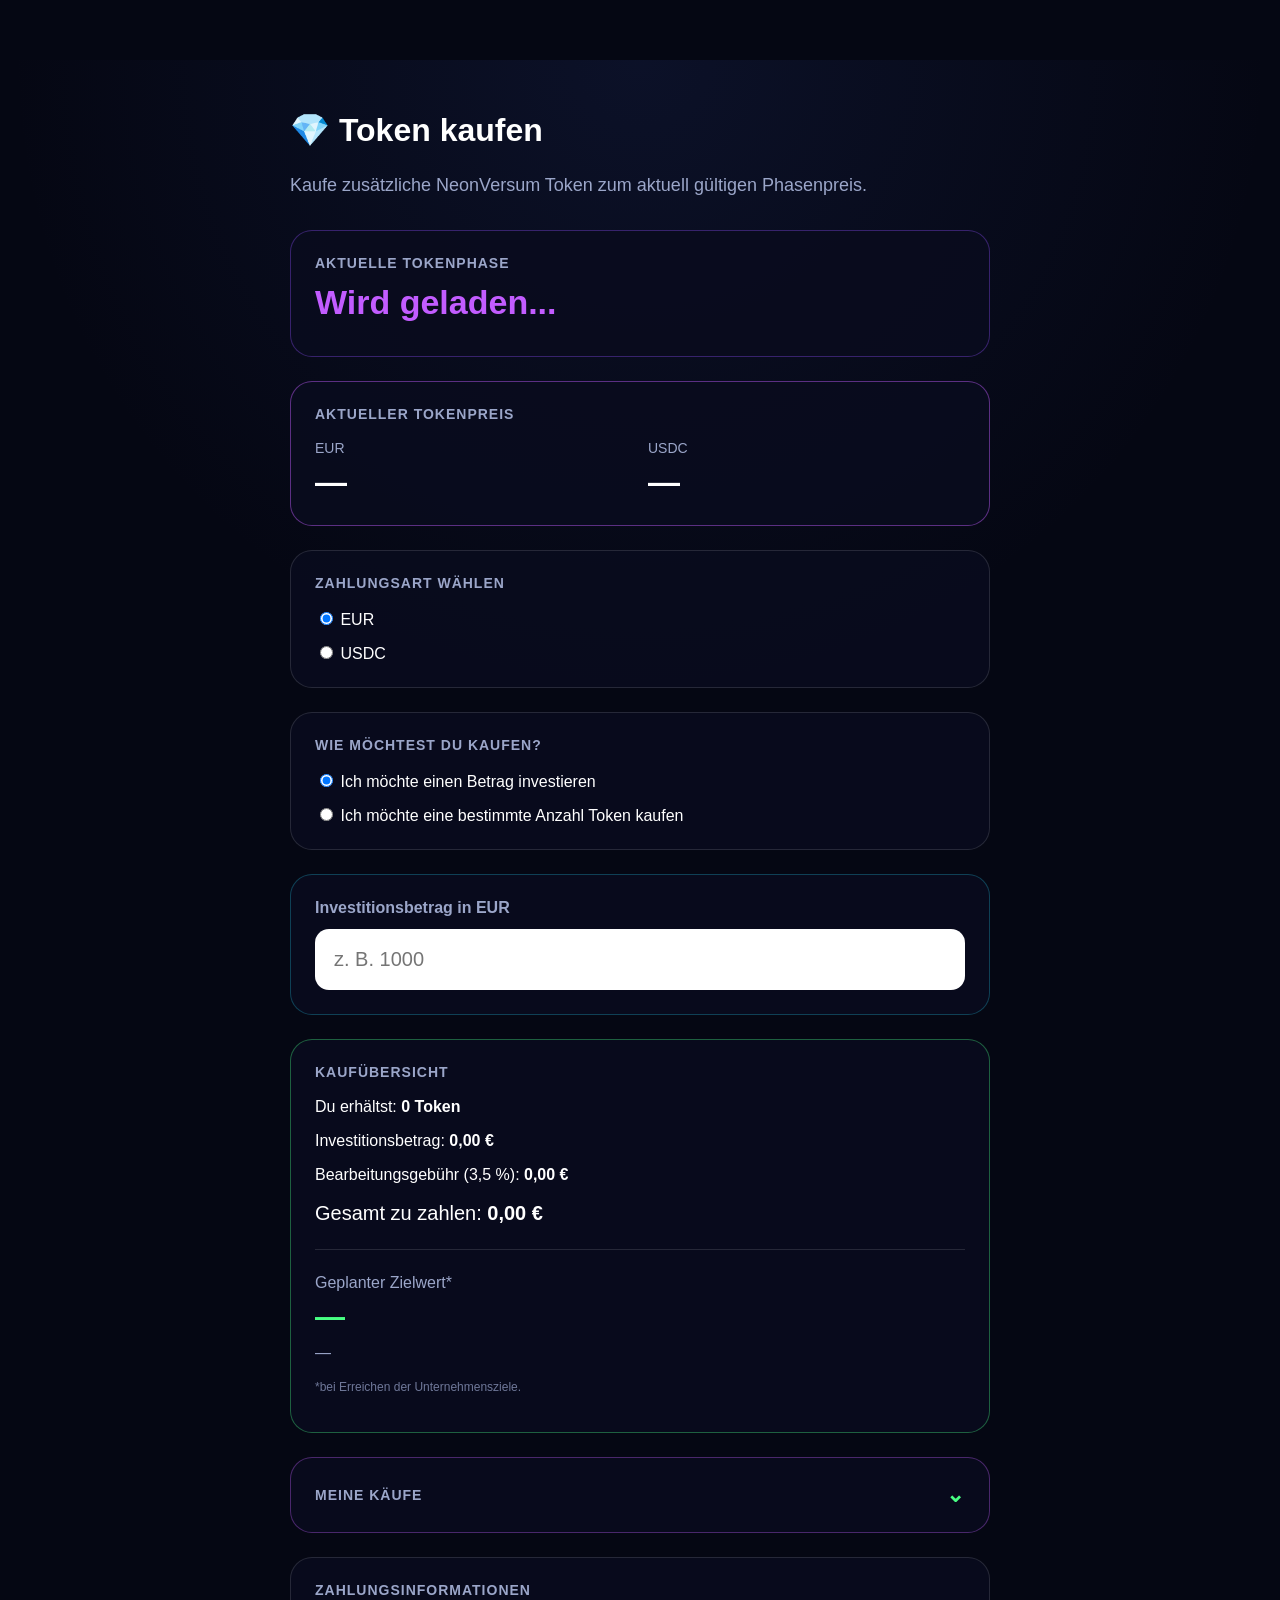
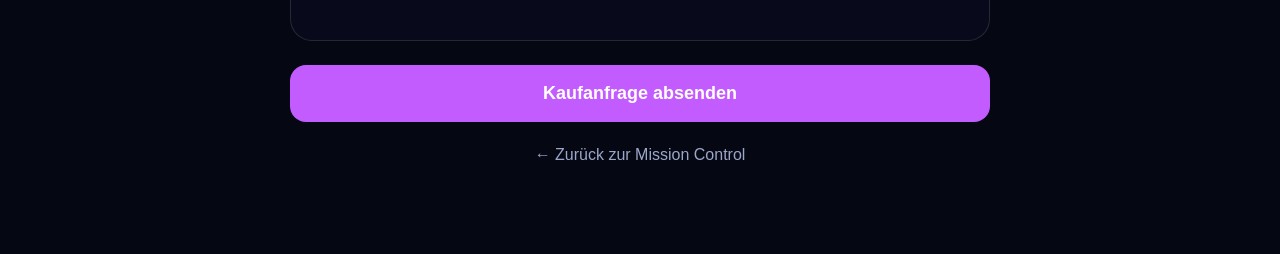
==== commit 2c9a574c: "Update buy-tokens.html" ====
--- a/pages/buy-tokens.html
+++ b/pages/buy-tokens.html
@@ -445,51 +445,67 @@
 
         <!-- KAUFHISTORIE -->
 
-    <section
+<details
+    style="
+        margin-top:24px;
+        padding:24px;
+        border:1px solid rgba(194,92,255,.35);
+        border-radius:22px;
+        background:rgba(10,12,30,.88);
+    "
+>
+    <summary
         style="
-            margin-top:24px;
-            padding:24px;
-            border:1px solid rgba(194,92,255,.35);
-            border-radius:22px;
-            background:rgba(10,12,30,.88);
+            cursor:pointer;
+            list-style:none;
+            display:flex;
+            justify-content:space-between;
+            align-items:center;
+            gap:16px;
+            color:#9ba6c9;
+            font-size:14px;
+            font-weight:700;
+            text-transform:uppercase;
+            letter-spacing:1px;
+            user-select:none;
         "
     >
+        <span>
+            Meine Käufe
+        </span>
 
         <span
             style="
-                display:block;
-                color:#9ba6c9;
-                font-size:14px;
-                font-weight:700;
-                text-transform:uppercase;
-                letter-spacing:1px;
-                margin-bottom:18px;
+                color:#48ff83;
+                font-size:22px;
             "
         >
-            Meine Käufe
+            ⌄
         </span>
-
+    </summary>
+
+    <div
+        id="purchase-history-list"
+        style="
+            margin-top:18px;
+            display:grid;
+            gap:16px;
+        "
+    >
         <div
-            id="purchase-history-list"
             style="
-                display:grid;
-                gap:16px;
+                padding:18px;
+                border:1px solid rgba(255,255,255,.10);
+                border-radius:18px;
+                color:#9ba6c9;
+                text-align:center;
             "
         >
-            <div
-                style="
-                    padding:18px;
-                    border:1px solid rgba(255,255,255,.10);
-                    border-radius:18px;
-                    color:#9ba6c9;
-                    text-align:center;
-                "
-            >
-                Kaufhistorie wird geladen...
-            </div>
+            Kaufhistorie wird geladen...
         </div>
-
-    </section>
+    </div>
+
+</details>
 
     <!-- ZAHLUNGSINFORMATIONEN -->
 
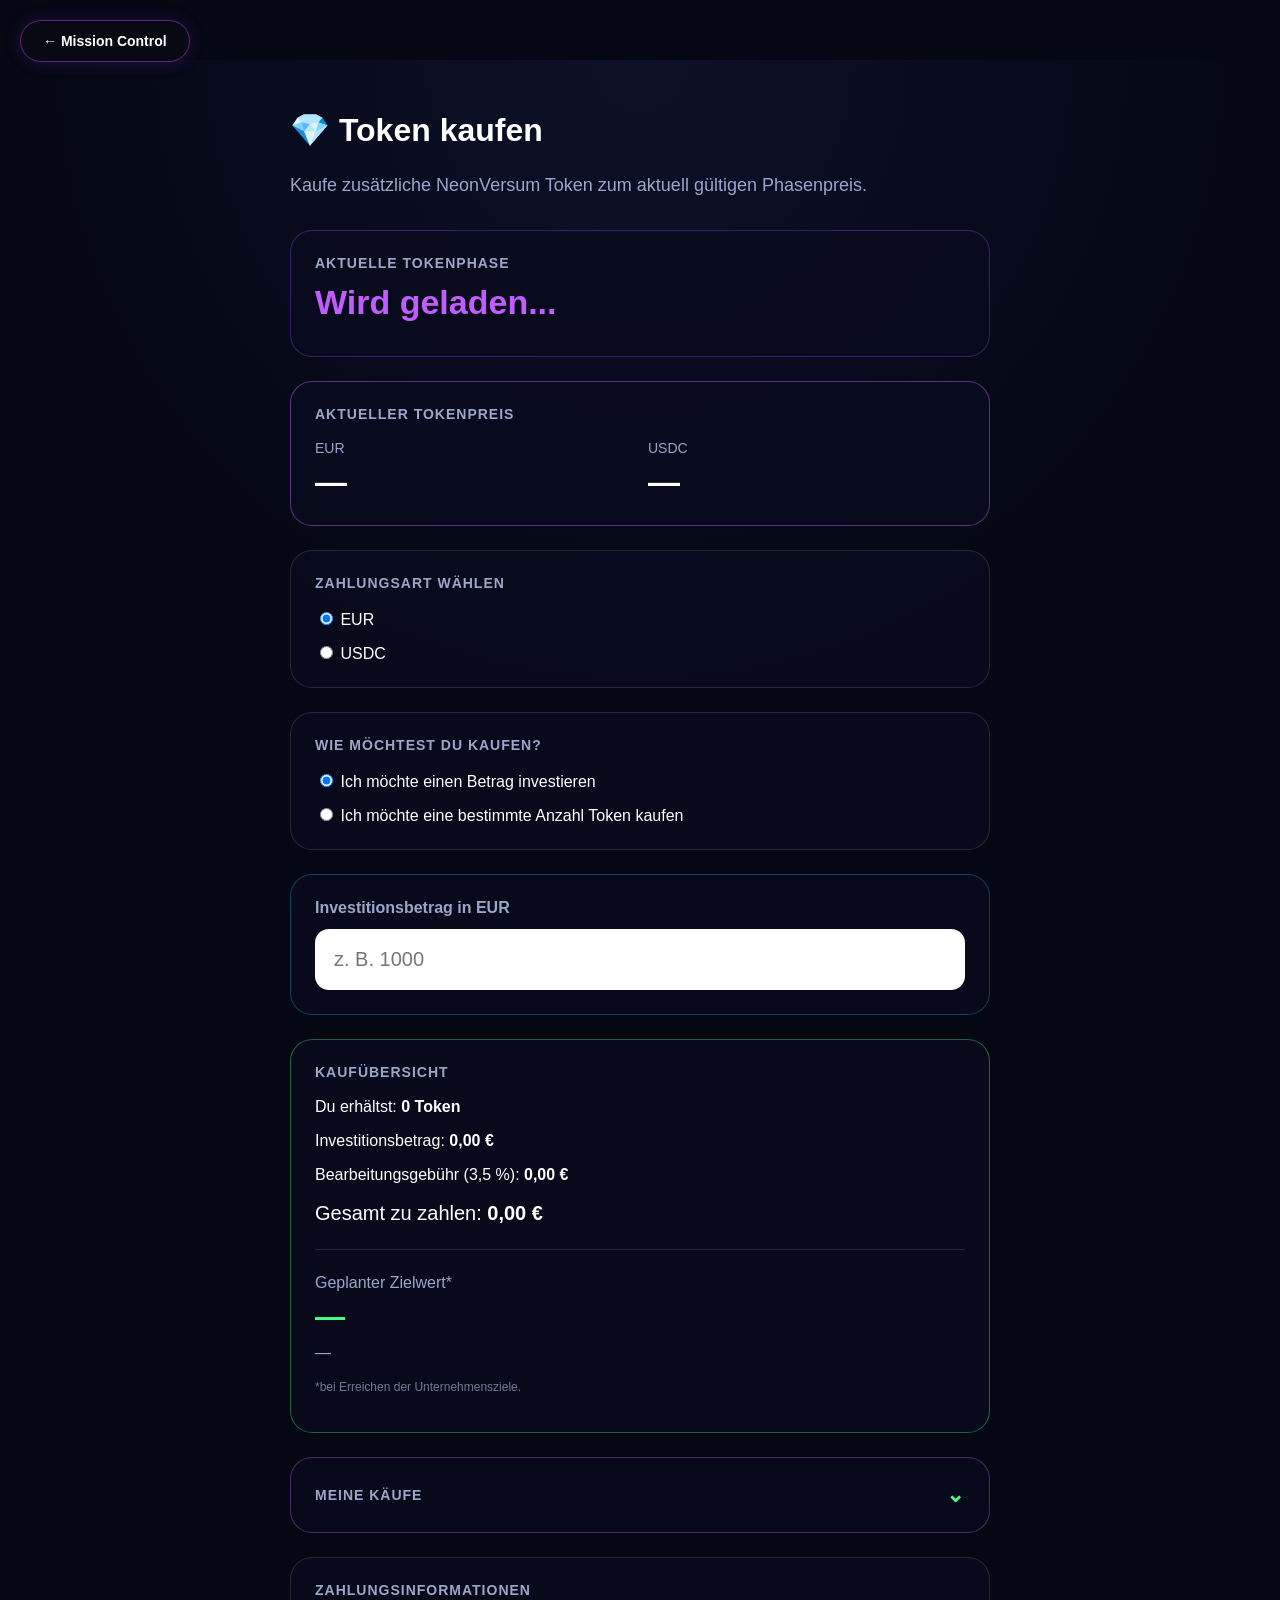
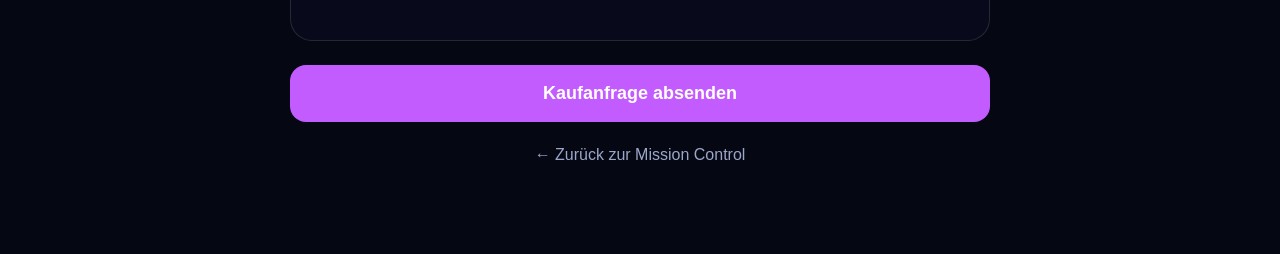
==== commit afabb858: "Add 'Mission Control' link to buy tokens page Added a fixed position link to 'Mission Control' in th" ====
--- a/pages/buy-tokens.html
+++ b/pages/buy-tokens.html
@@ -18,6 +18,28 @@
 </head>
 
 <body>
+
+<a
+    href="mission-control.html"
+    style="
+        position:fixed;
+        top:20px;
+        left:20px;
+        z-index:2147483647;
+        padding:12px 22px;
+        background:rgba(10,10,20,0.95);
+        color:#ffffff;
+        border:1px solid rgba(188,72,255,.45);
+        border-radius:999px;
+        font-size:14px;
+        font-weight:600;
+        text-decoration:none;
+        cursor:pointer;
+        box-shadow:0 0 18px rgba(188,72,255,.16);
+    "
+>
+    ← Mission Control
+</a>
 
 <main
     style="
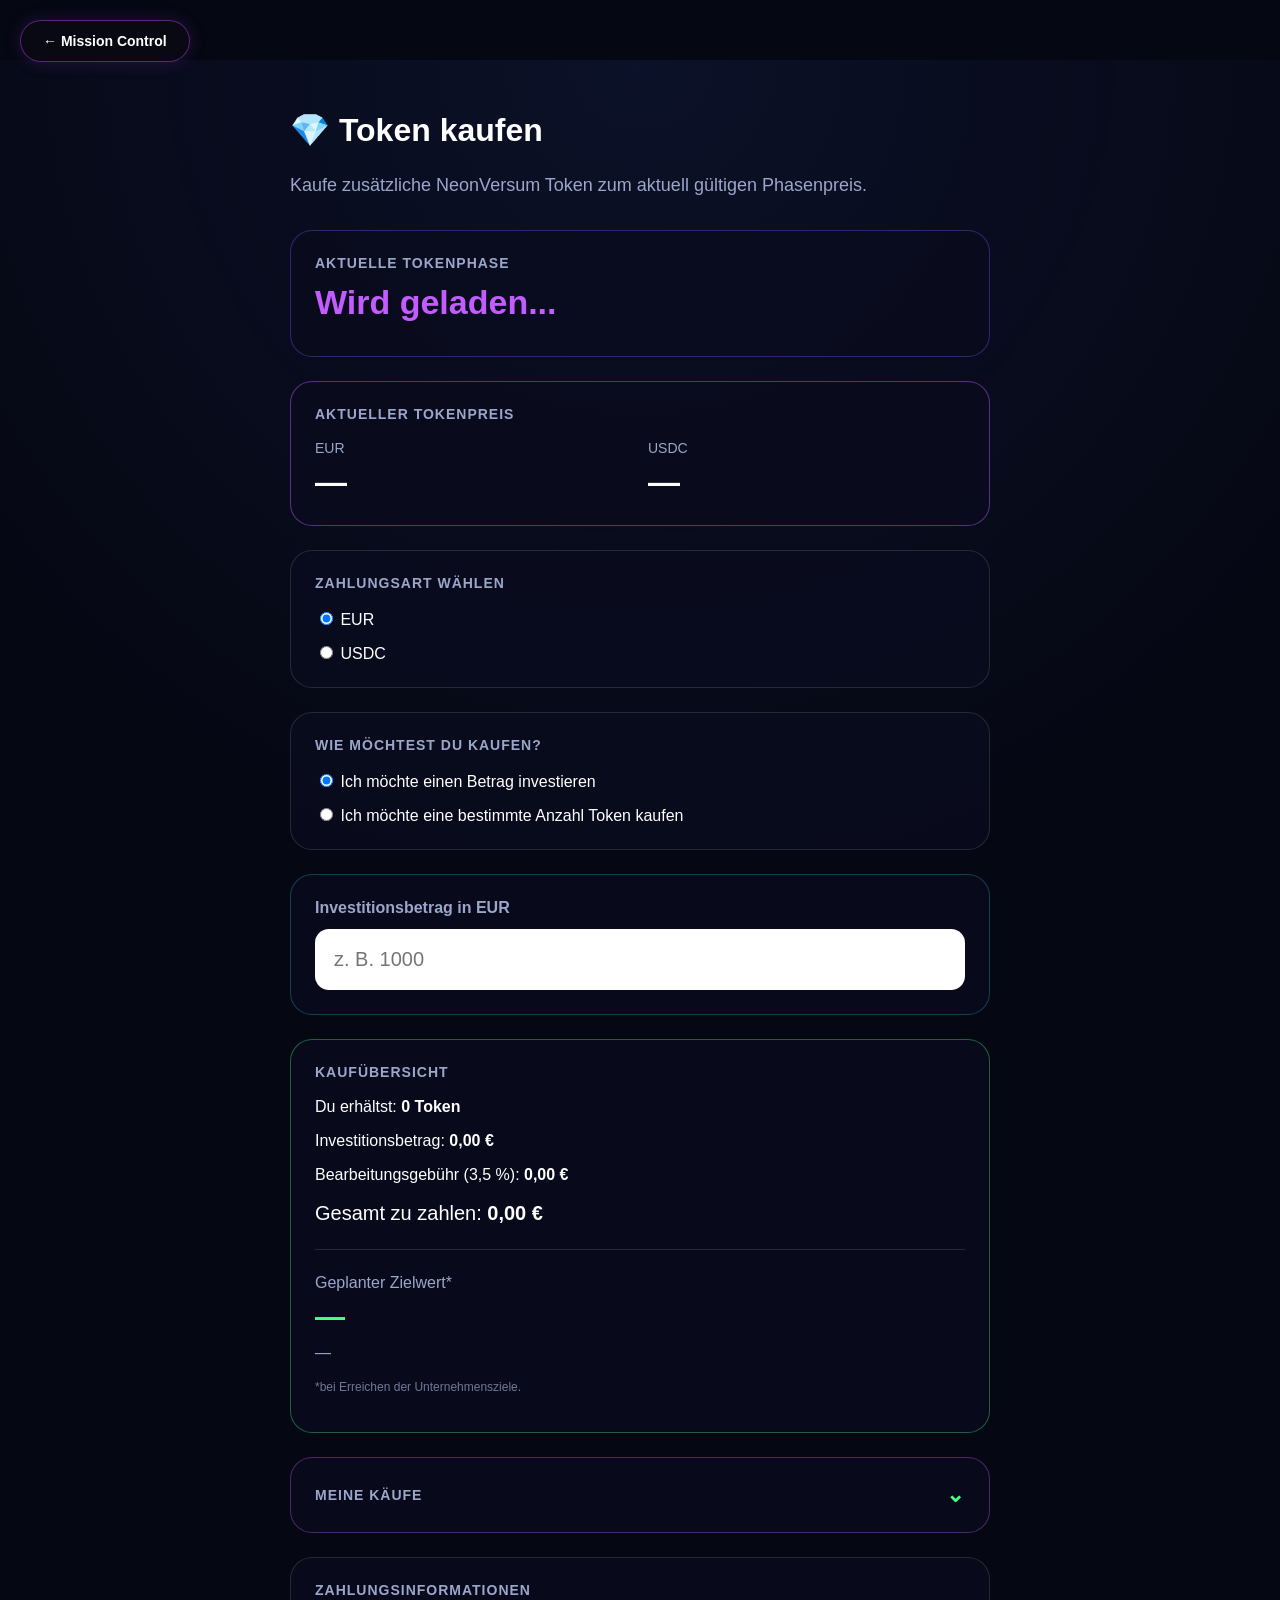
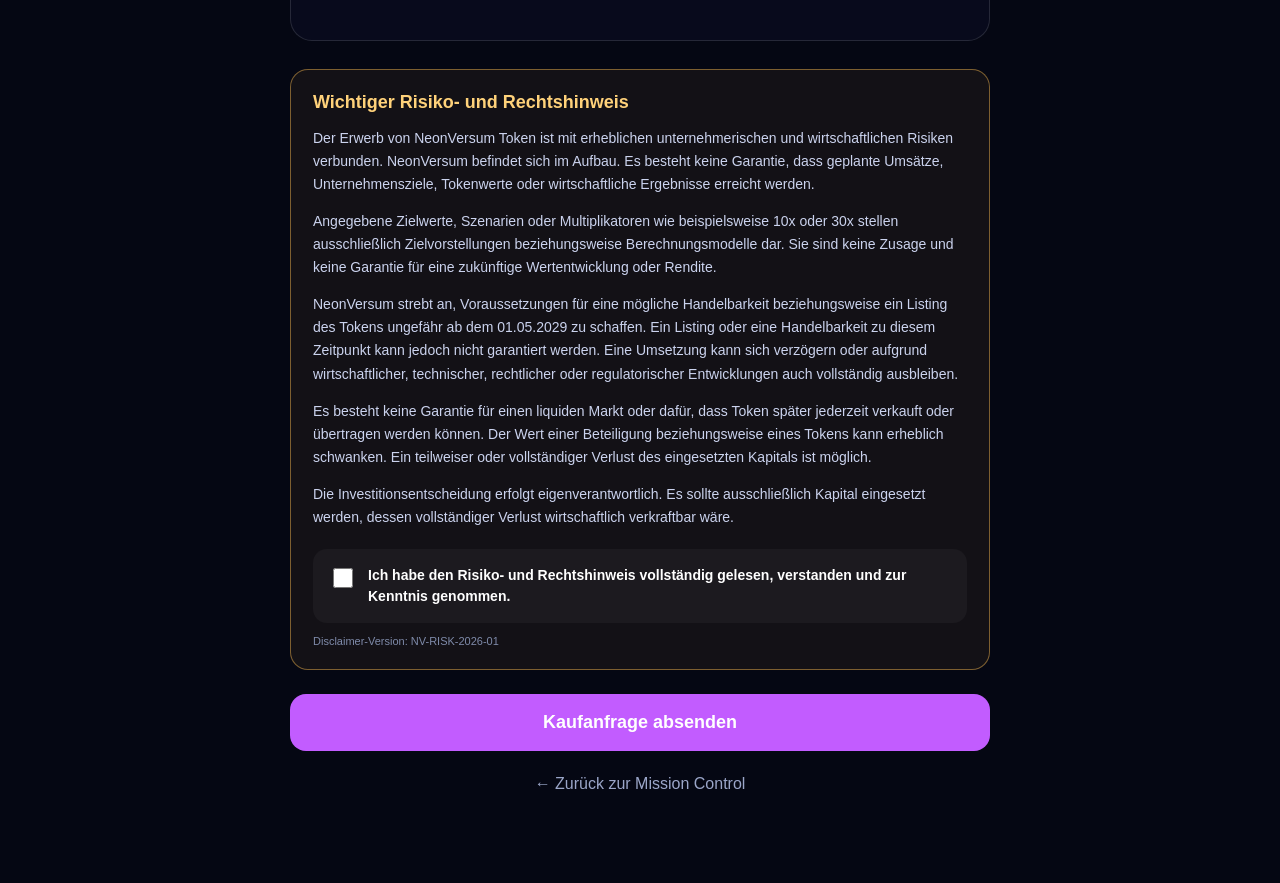
==== commit 1059b28b: "Update buy-tokens.html" ====
--- a/pages/buy-tokens.html
+++ b/pages/buy-tokens.html
@@ -652,6 +652,125 @@
 </a>
     
 </section>
+
+<!-- RISIKO-DISCLAIMER -->
+<section
+    id="risk-disclaimer"
+    hidden
+    style="
+        margin-top:28px;
+        padding:22px;
+        border:1px solid rgba(255,190,80,.45);
+        border-radius:18px;
+        background:rgba(255,190,80,.06);
+    "
+>
+    <div
+        style="
+            font-size:18px;
+            font-weight:800;
+            color:#ffd27a;
+            margin-bottom:14px;
+        "
+    >
+        Wichtiger Risiko- und Rechtshinweis
+    </div>
+
+    <div
+        style="
+            color:#cbd3ee;
+            line-height:1.65;
+            font-size:14px;
+        "
+    >
+        <p>
+            Der Erwerb von NeonVersum Token ist mit erheblichen
+            unternehmerischen und wirtschaftlichen Risiken verbunden.
+            NeonVersum befindet sich im Aufbau. Es besteht keine Garantie,
+            dass geplante Umsätze, Unternehmensziele, Tokenwerte oder
+            wirtschaftliche Ergebnisse erreicht werden.
+        </p>
+
+        <p>
+            Angegebene Zielwerte, Szenarien oder Multiplikatoren wie
+            beispielsweise 10x oder 30x stellen ausschließlich
+            Zielvorstellungen beziehungsweise Berechnungsmodelle dar.
+            Sie sind keine Zusage und keine Garantie für eine zukünftige
+            Wertentwicklung oder Rendite.
+        </p>
+
+        <p>
+            NeonVersum strebt an, Voraussetzungen für eine mögliche
+            Handelbarkeit beziehungsweise ein Listing des Tokens ungefähr
+            ab dem 01.05.2029 zu schaffen. Ein Listing oder eine
+            Handelbarkeit zu diesem Zeitpunkt kann jedoch nicht garantiert
+            werden. Eine Umsetzung kann sich verzögern oder aufgrund
+            wirtschaftlicher, technischer, rechtlicher oder regulatorischer
+            Entwicklungen auch vollständig ausbleiben.
+        </p>
+
+        <p>
+            Es besteht keine Garantie für einen liquiden Markt oder dafür,
+            dass Token später jederzeit verkauft oder übertragen werden
+            können. Der Wert einer Beteiligung beziehungsweise eines Tokens
+            kann erheblich schwanken. Ein teilweiser oder vollständiger
+            Verlust des eingesetzten Kapitals ist möglich.
+        </p>
+
+        <p>
+            Die Investitionsentscheidung erfolgt eigenverantwortlich.
+            Es sollte ausschließlich Kapital eingesetzt werden, dessen
+            vollständiger Verlust wirtschaftlich verkraftbar wäre.
+        </p>
+    </div>
+
+    <label
+        style="
+            display:flex;
+            align-items:flex-start;
+            gap:12px;
+            margin-top:20px;
+            padding:16px;
+            border-radius:14px;
+            background:rgba(255,255,255,.04);
+            cursor:pointer;
+        "
+    >
+        <input
+            id="risk-disclaimer-checkbox"
+            type="checkbox"
+            style="
+                margin-top:3px;
+                width:20px;
+                height:20px;
+                flex:0 0 auto;
+                cursor:pointer;
+            "
+        >
+
+        <span
+            style="
+                color:#ffffff;
+                font-size:14px;
+                line-height:1.5;
+                font-weight:700;
+            "
+        >
+            Ich habe den Risiko- und Rechtshinweis vollständig gelesen,
+            verstanden und zur Kenntnis genommen.
+        </span>
+    </label>
+
+    <div
+        style="
+            margin-top:12px;
+            color:#7f8baa;
+            font-size:11px;
+        "
+    >
+        Disclaimer-Version: NV-RISK-2026-01
+    </div>
+</section>
     
     <!-- BUTTON -->
 
@@ -701,6 +820,17 @@
 const FRIENDS_PHASE_API_URL =
     "https://neonversum-api.m-fehringer.workers.dev/friends-phase";
 
+const INVESTOR_API_URL =
+    "https://neonversum-api.m-fehringer.workers.dev/investor";
+
+const RISK_DISCLAIMER_API_URL =
+    "https://neonversum-api.m-fehringer.workers.dev/accept-risk-disclaimer";
+
+const RISK_DISCLAIMER_VERSION =
+    "NV-RISK-2026-01";
+
+let riskDisclaimerAccepted = false;    
+
 const friendsCode =
     new URLSearchParams(
         window.location.search
@@ -717,6 +847,104 @@
 const purchaseInputLabel =
     document.getElementById("purchase-input-label");
 
+    async function loadRiskDisclaimerStatus() {
+
+    const disclaimerSection =
+        document.getElementById(
+            "risk-disclaimer"
+        );
+
+    const disclaimerCheckbox =
+        document.getElementById(
+            "risk-disclaimer-checkbox"
+        );
+
+    const submitButton =
+        document.getElementById(
+            "submit-purchase"
+        );
+
+    const email =
+        sessionStorage.getItem("nvUserEmail") ||
+        localStorage.getItem("nvUserEmail") ||
+        sessionStorage.getItem("nvRegisteredEmail") ||
+        localStorage.getItem("nvRegisteredEmail") ||
+        "";
+
+    riskDisclaimerAccepted = false;
+
+    submitButton.disabled = true;
+
+    if (!email) {
+        disclaimerSection.hidden = false;
+        return;
+    }
+
+    try {
+
+        const response =
+            await fetch(
+                INVESTOR_API_URL,
+                {
+                    method: "POST",
+                    headers: {
+                        "Content-Type":
+                            "application/json"
+                    },
+                    body: JSON.stringify({
+                        email
+                    })
+                }
+            );
+
+        const result =
+            await response.json();
+
+        if (
+            !response.ok ||
+            !result.success ||
+            !result.investor
+        ) {
+            throw new Error(
+                "Disclaimer-Status konnte nicht geladen werden."
+            );
+        }
+
+        const investor =
+            result.investor;
+
+        const currentVersionAccepted =
+            investor.x_studio_risiko_disclaimer_bestatigt === true &&
+            investor.x_studio_risiko_disclaimer_version ===
+                RISK_DISCLAIMER_VERSION;
+
+        riskDisclaimerAccepted =
+            currentVersionAccepted;
+
+        if (currentVersionAccepted) {
+
+            disclaimerSection.hidden = true;
+            submitButton.disabled = false;
+
+            return;
+        }
+
+        disclaimerSection.hidden = false;
+        disclaimerCheckbox.checked = false;
+        submitButton.disabled = true;
+
+    } catch (error) {
+
+        console.error(
+            "Disclaimer-Status-Fehler:",
+            error
+        );
+
+        disclaimerSection.hidden = false;
+        disclaimerCheckbox.checked = false;
+        submitButton.disabled = true;
+    }
+}
 
 async function loadTokenPhase() {
 
@@ -997,35 +1225,50 @@
                         );
 
                     const rawDate =
-                        String(
-                            purchase.x_studio_kaufdatum ||
-                            ""
-                        );
-
-                    let formattedDate =
-                        rawDate || "—";
-
-                    if (rawDate) {
-
-                        const parts =
-                            rawDate.split(" ");
-
-                        const dateParts =
-                            parts[0]?.split("-");
-
-                        if (
-                            dateParts &&
-                            dateParts.length === 3
-                        ) {
-                            formattedDate =
-                                `${dateParts[2]}.${dateParts[1]}.${dateParts[0]}`;
-
-                            if (parts[1]) {
-                                formattedDate +=
-                                    ` · ${parts[1].slice(0, 5)} Uhr`;
-                            }
-                        }
-                    }
+    String(
+        purchase.x_studio_kaufdatum ||
+        ""
+    ).trim();
+
+let formattedDate = "—";
+
+if (rawDate) {
+
+    const utcDate =
+        new Date(
+            rawDate
+                .replace(" ", "T") +
+            "Z"
+        );
+
+    if (!Number.isNaN(utcDate.getTime())) {
+
+        const datePart =
+            new Intl.DateTimeFormat(
+                "de-AT",
+                {
+                    timeZone: "Europe/Vienna",
+                    day: "2-digit",
+                    month: "2-digit",
+                    year: "numeric"
+                }
+            ).format(utcDate);
+
+        const timePart =
+            new Intl.DateTimeFormat(
+                "de-AT",
+                {
+                    timeZone: "Europe/Vienna",
+                    hour: "2-digit",
+                    minute: "2-digit",
+                    hour12: false
+                }
+            ).format(utcDate);
+
+        formattedDate =
+            `${datePart} · ${timePart} Uhr`;
+    }
+}
 
                     const status =
                         purchase.x_studio_status ||
@@ -1581,6 +1824,22 @@
     calculatePurchase
 );
 
+    document.getElementById(
+    "risk-disclaimer-checkbox"
+).addEventListener(
+    "change",
+    (event) => {
+
+        if (riskDisclaimerAccepted) {
+            return;
+        }
+
+        document.getElementById(
+            "submit-purchase"
+        ).disabled =
+            !event.target.checked;
+    }
+);
 
 document.getElementById(
     "submit-purchase"
@@ -1646,7 +1905,72 @@
             sessionStorage.getItem("nvInvestorId") ||
             localStorage.getItem("nvInvestorId") ||
             "";
-
+/*
+ * Risiko-Disclaimer vor dem Kauf bestätigen
+ */
+if (!riskDisclaimerAccepted) {
+
+    const disclaimerCheckbox =
+        document.getElementById(
+            "risk-disclaimer-checkbox"
+        );
+
+    if (!disclaimerCheckbox.checked) {
+        alert(
+            "Bitte lies und bestätige zuerst den Risiko- und Rechtshinweis."
+        );
+        return;
+    }
+
+    try {
+
+        const disclaimerResponse =
+            await fetch(
+                RISK_DISCLAIMER_API_URL,
+                {
+                    method: "POST",
+                    headers: {
+                        "Content-Type":
+                            "application/json"
+                    },
+                    body: JSON.stringify({
+                        email,
+                        investorId,
+                        accepted: true
+                    })
+                }
+            );
+
+        const disclaimerResult =
+            await disclaimerResponse.json();
+
+        if (
+            !disclaimerResponse.ok ||
+            !disclaimerResult.success
+        ) {
+            throw new Error(
+                disclaimerResult.message ||
+                "Die Bestätigung des Risiko-Disclaimers konnte nicht gespeichert werden."
+            );
+        }
+
+        riskDisclaimerAccepted = true;
+
+        document.getElementById(
+            "risk-disclaimer"
+        ).hidden = true;
+
+    } catch (error) {
+
+        alert(
+            error.message ||
+            "Die Bestätigung des Risiko-Disclaimers konnte nicht gespeichert werden."
+        );
+
+        return;
+    }
+}
+        
         const response = await fetch(
             "https://neonversum-api.m-fehringer.workers.dev/purchase",
             {
@@ -1658,19 +1982,9 @@
     email,
     investorId,
     friendsCode,
-    phase:
-        tokenPhase.x_studio_phasenname,
-                    paymentMethod,
-                    investmentAmount,
-                    processingFee,
-                    totalAmount,
-                    tokenAmount,
-tokenPrice,
-targetFactor:
-    Number(
-        tokenPhase.x_studio_ziel_faktor || 0
-    )
-                })
+    paymentMethod,
+    investmentAmount
+})
             }
         );
 
@@ -1855,7 +2169,8 @@
 loadTokenPhase();
 updateInputLabel();
 loadPurchaseHistory();
-
+loadRiskDisclaimerStatus();
+    
 </script>
 
 </body>
